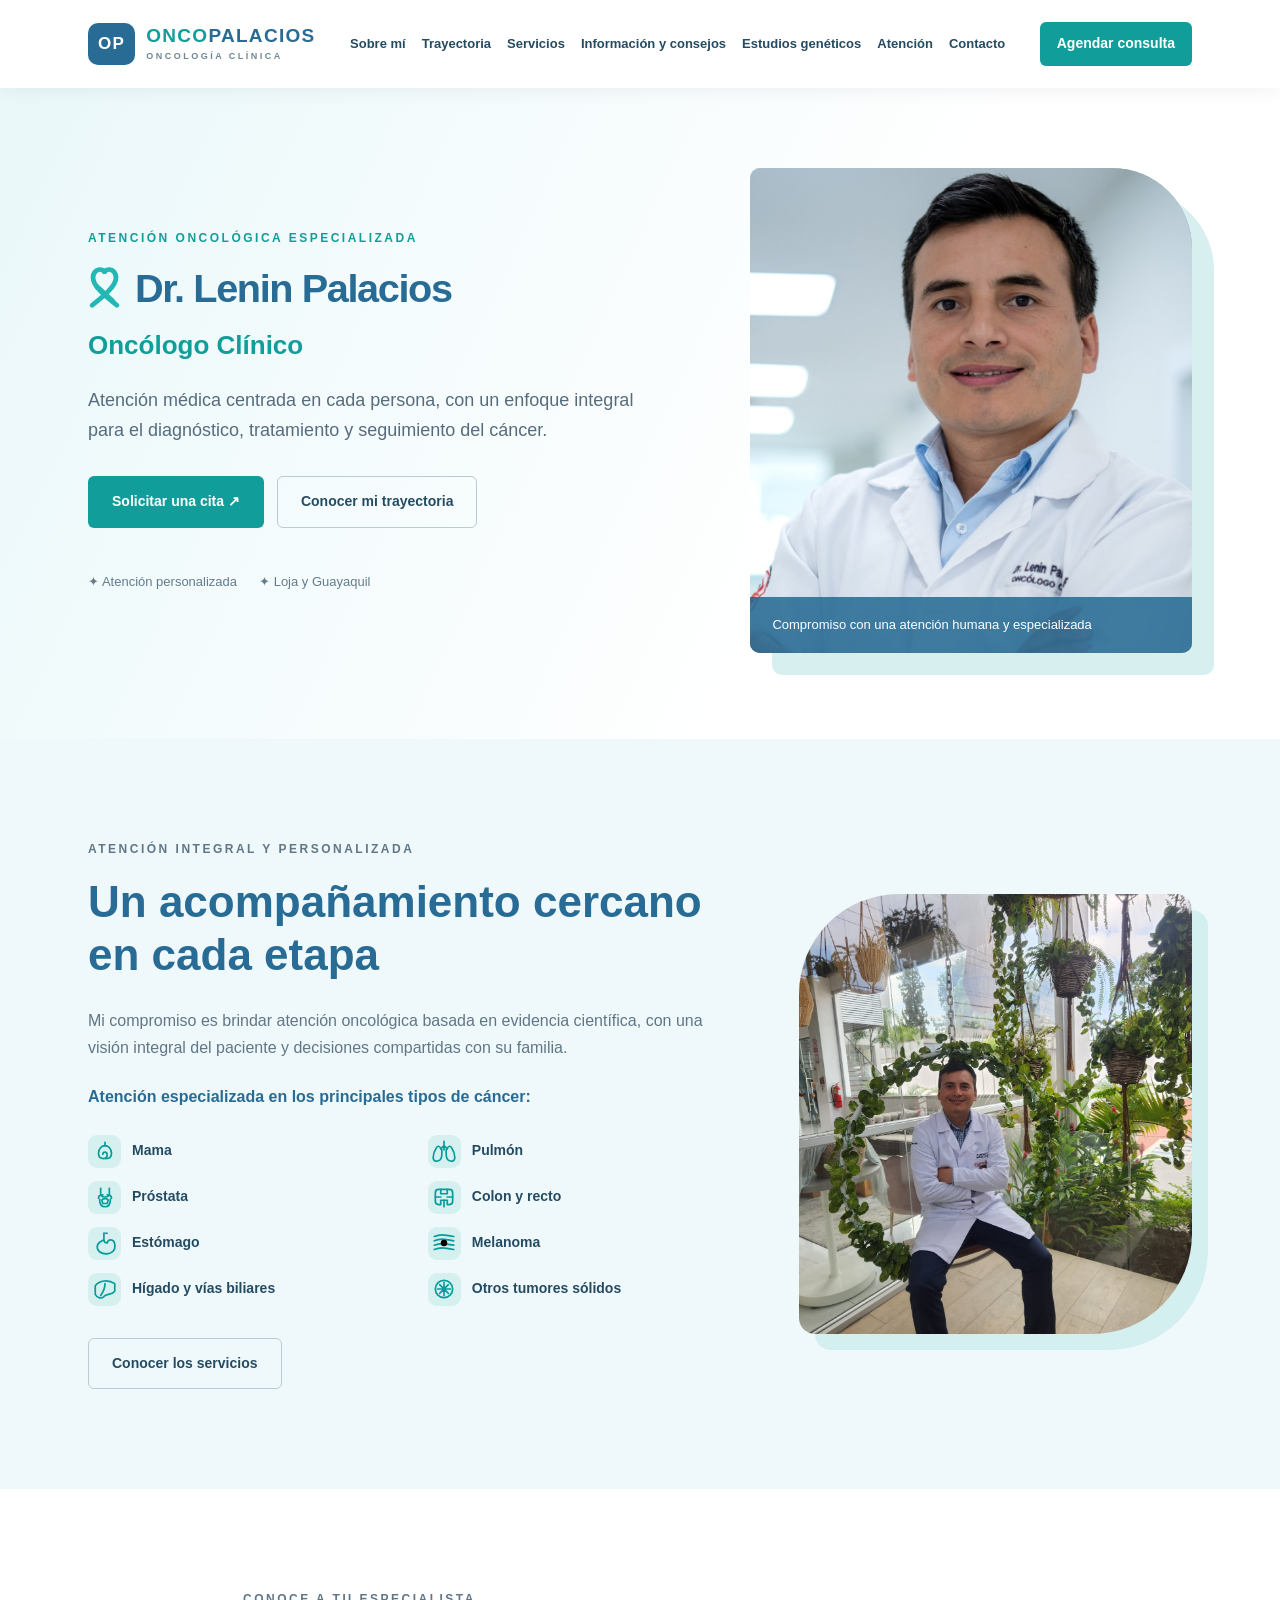
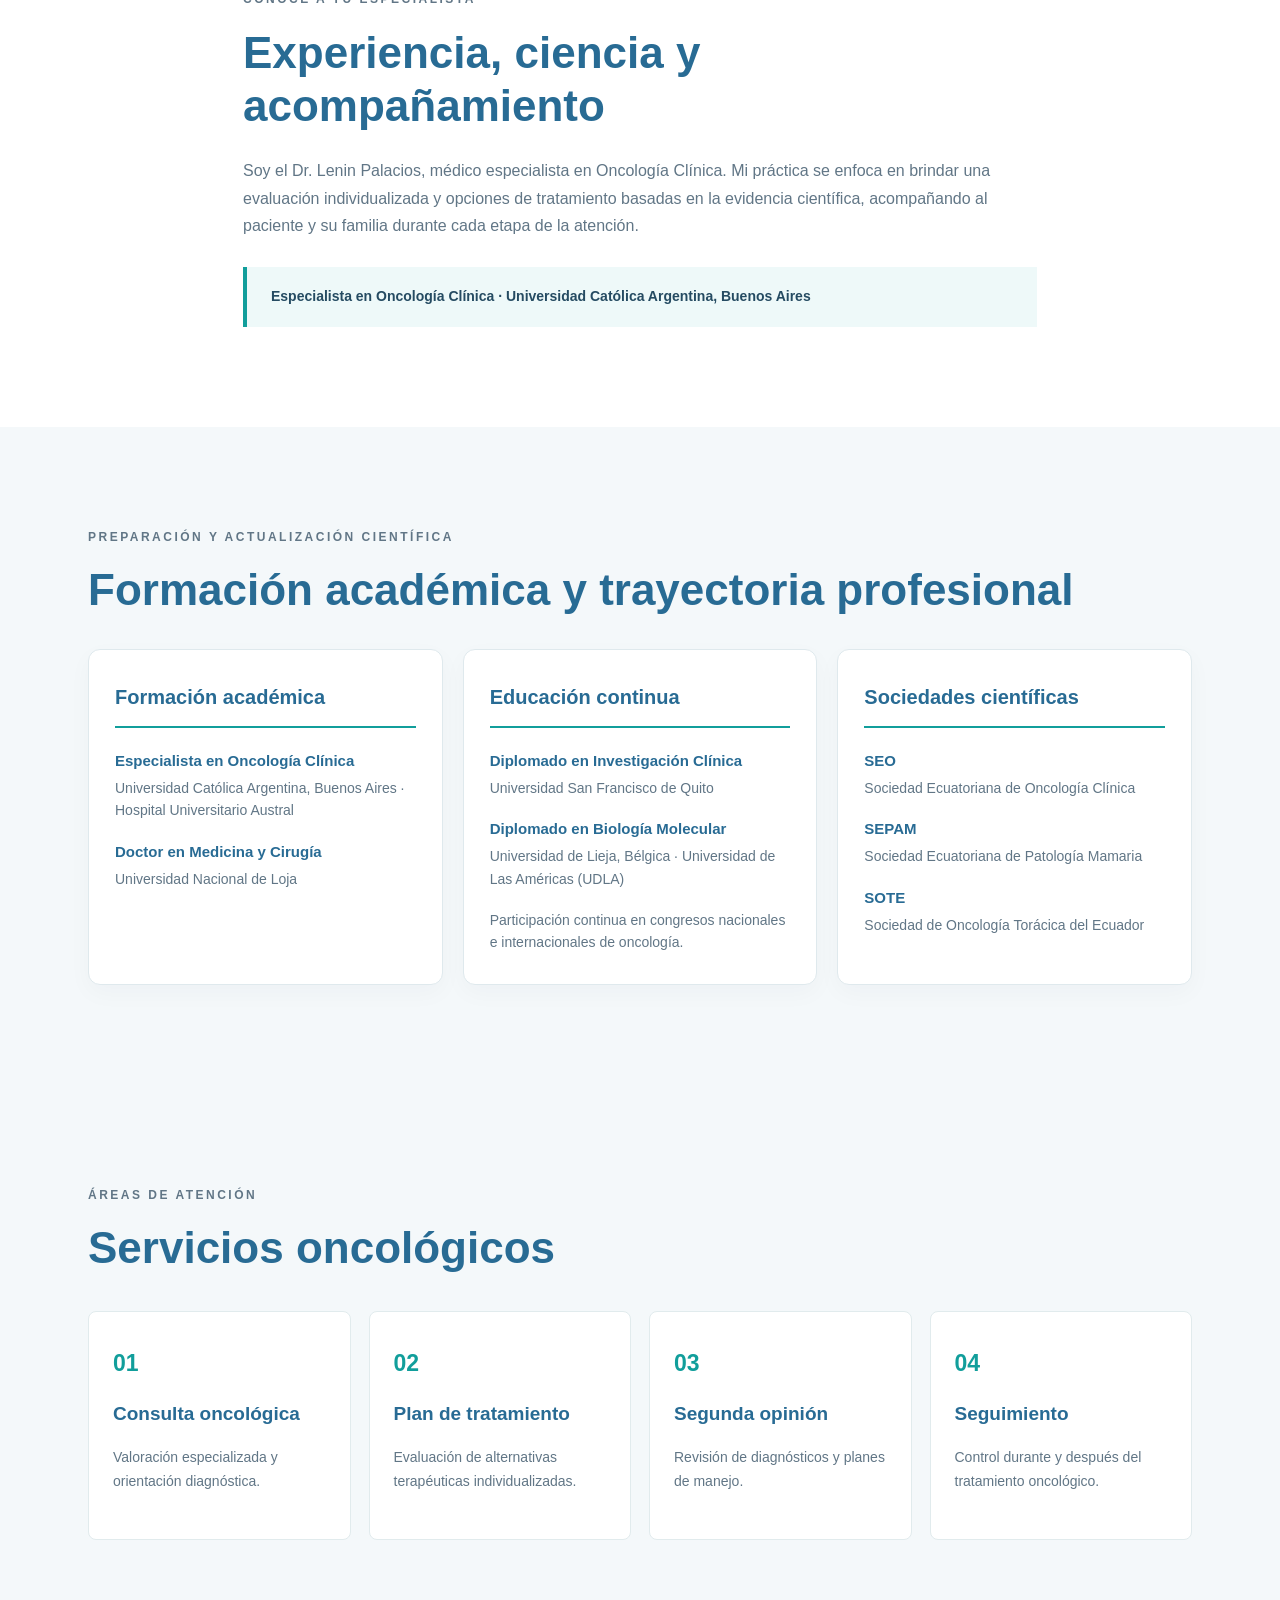
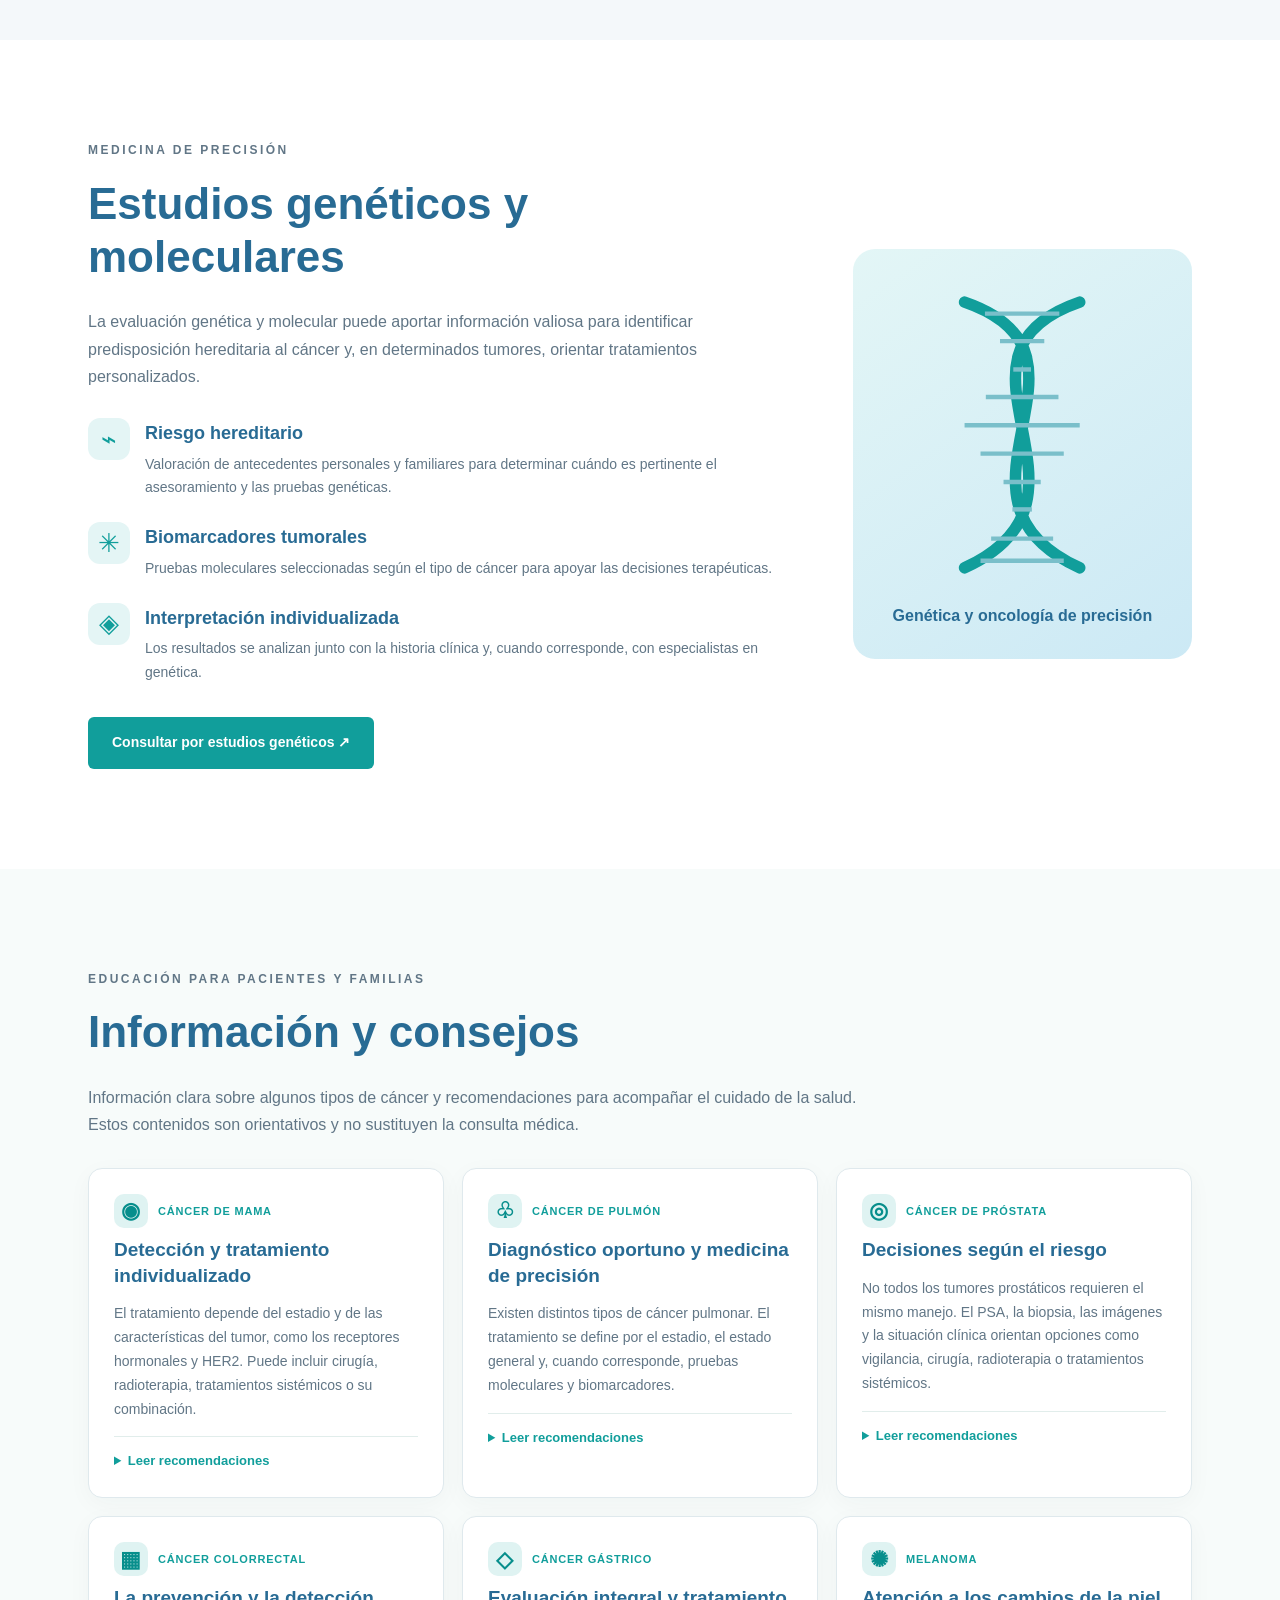
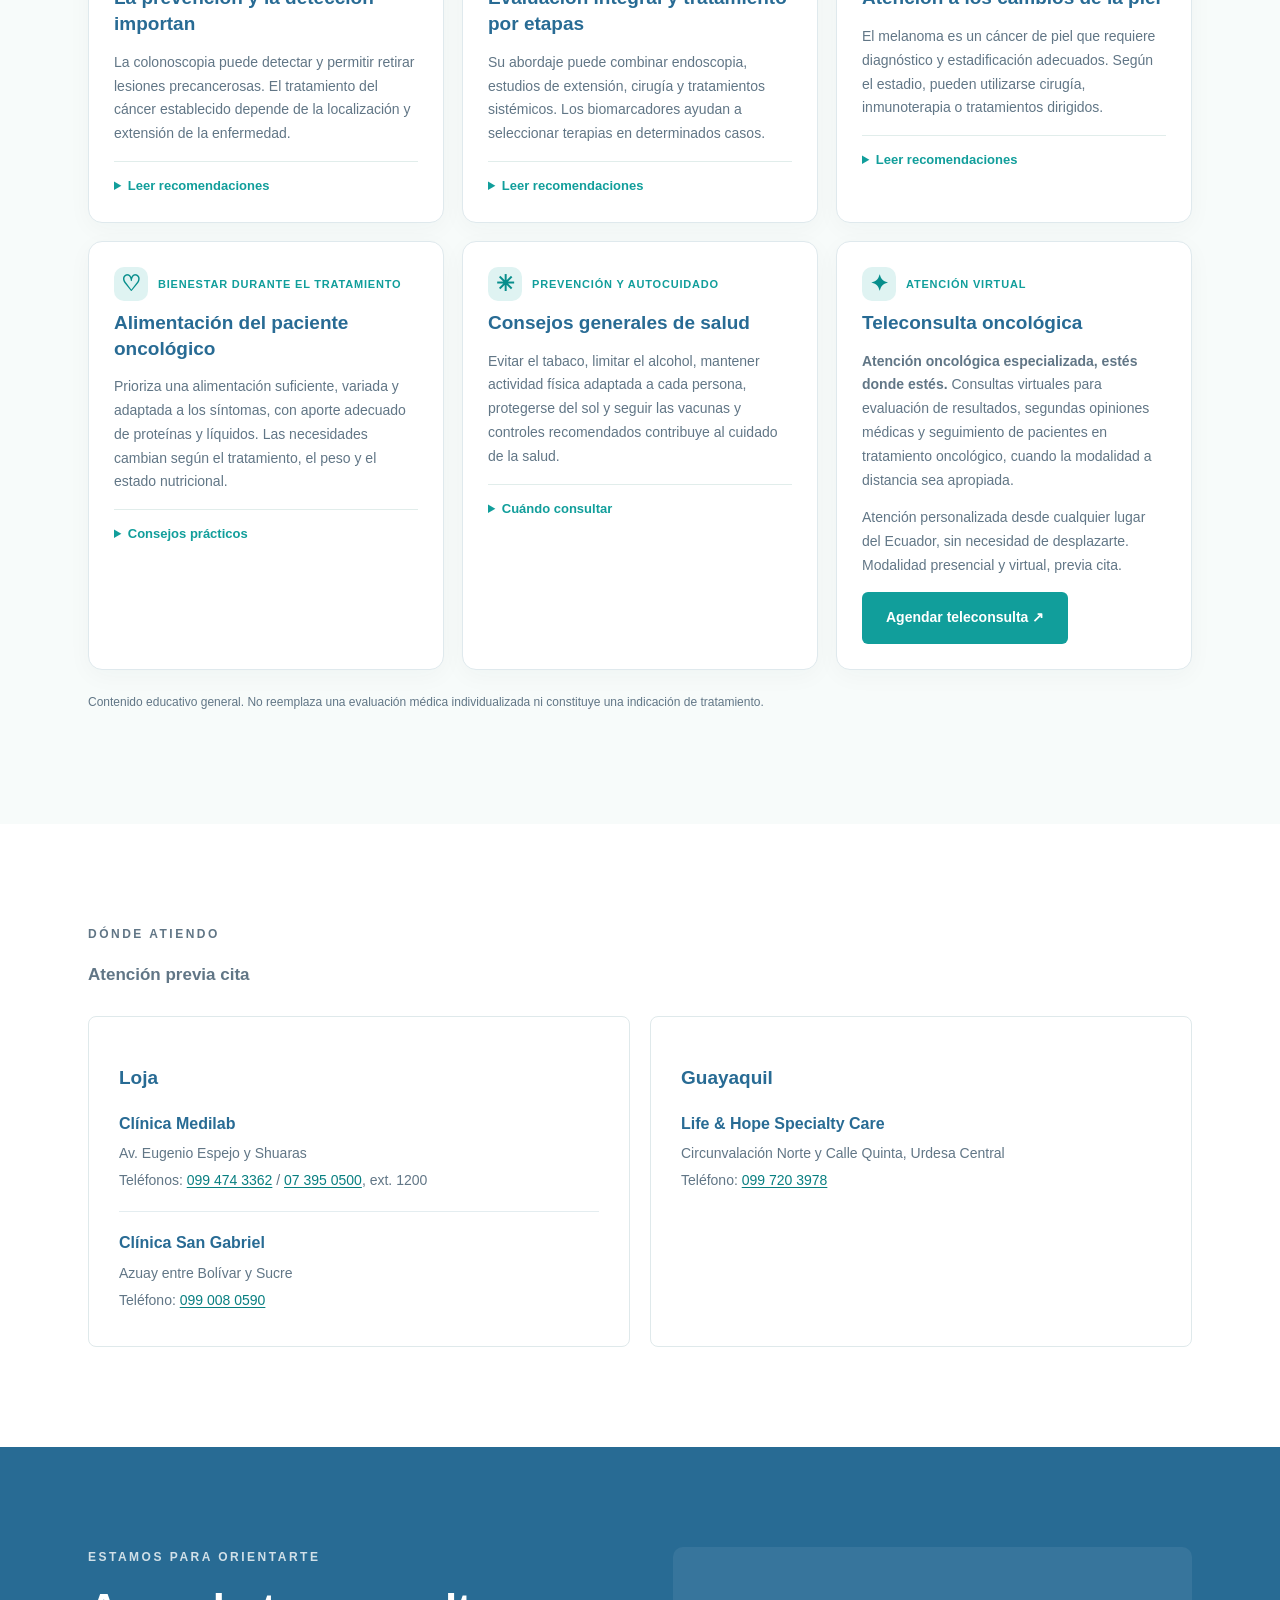
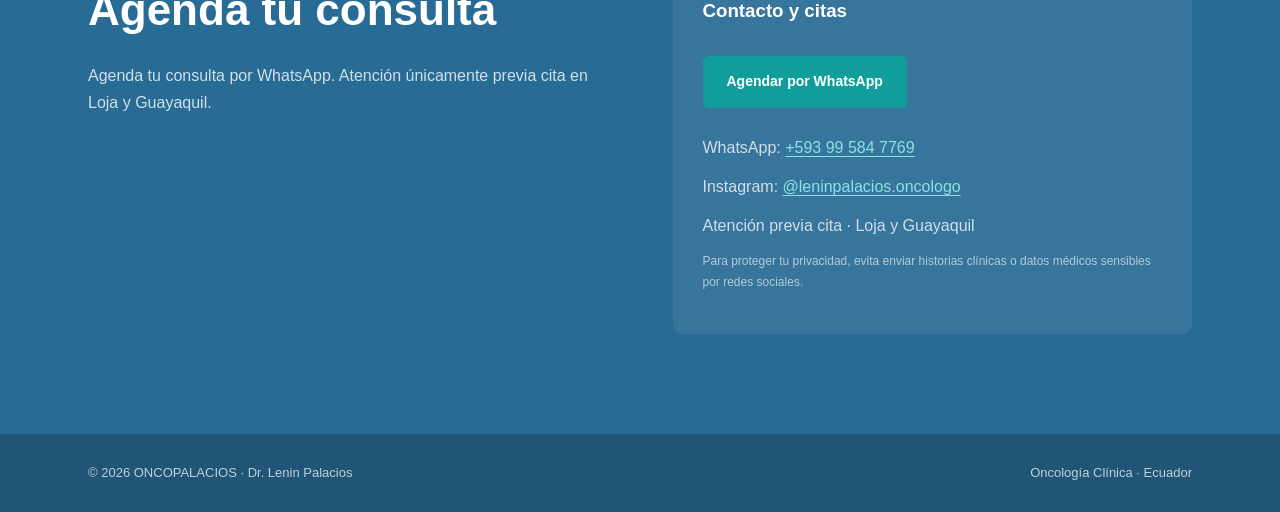
==== index.html.html @ bca69cf9 "Add files via upload" ====
<!DOCTYPE html>

<html lang="es">
<head>
<meta charset="utf-8"/><meta content="width=device-width,initial-scale=1" name="viewport"/>
<meta content="Dr. Lenin Palacios, oncólogo clínico. Atención especializada en diagnóstico, tratamiento y seguimiento del cáncer en Loja y Guayaquil, Ecuador." name="description"/>
<title>Dr. Lenin Palacios | Oncólogo Clínico — ONCOPALACIOS</title>
<link href="styles.css" rel="stylesheet"/>
</head>
<body>
<header class="site-header"><div class="wrap nav"><a class="brand" href="#inicio"><span class="brand-mark">OP</span><span><span class="green">ONCO</span><span class="blue">PALACIOS</span><small>ONCOLOGÍA CLÍNICA</small></span></a><nav aria-label="Navegación principal"><a href="#perfil">Sobre mí</a><a href="#trayectoria">Trayectoria</a><a href="#servicios">Servicios</a><a href="#informacion">Información y consejos</a><a href="#genetica">Estudios genéticos</a><a href="#ubicaciones">Atención</a><a href="#contacto">Contacto</a></nav><a class="btn btn-small" href="https://wa.me/593995847769?text=Hola%2C%20deseo%20agendar%20una%20consulta%20oncol%C3%B3gica." rel="noopener noreferrer" target="_blank">Agendar consulta</a></div></header>
<main>
<section class="hero" id="inicio"><div class="wrap hero-grid"><div class="hero-copy"><p class="eyebrow">ATENCIÓN ONCOLÓGICA ESPECIALIZADA</p><h1><span aria-hidden="true" class="hero-ribbon"><svg viewbox="0 0 48 64" xmlns="http://www.w3.org/2000/svg"><path d="M25 8C12 -1 3 13 10 26c7 13 24 24 32 31M23 8C36 -1 45 13 38 26 31 39 14 50 6 57" fill="none" stroke="currentColor" stroke-linecap="round" stroke-width="7"></path><path d="M13 30l23 21" stroke="currentColor" stroke-linecap="round" stroke-width="7"></path></svg></span>Dr. Lenin Palacios</h1><p class="role">Oncólogo Clínico</p><p class="lead">Atención médica centrada en cada persona, con un enfoque integral para el diagnóstico, tratamiento y seguimiento del cáncer.</p><div class="actions"><a class="btn" href="https://wa.me/593995847769?text=Hola%2C%20deseo%20agendar%20una%20consulta%20oncol%C3%B3gica." rel="noopener noreferrer" target="_blank">Solicitar una cita <span aria-hidden="true">↗</span></a><a class="btn-outline" href="#perfil">Conocer mi trayectoria</a></div><div class="hero-meta"><span>✦ Atención personalizada</span><span>✦ Loja y Guayaquil</span></div></div><div class="portrait-card"><img alt="Fotografía profesional del Dr. Lenin Palacios" onerror="this.style.display='none';this.nextElementSibling.style.display='flex'" src="assets/foto-doctor.jpg"/><div class="portrait-placeholder">Tu fotografía profesional<br/><small>Guárdala como assets/foto-doctor.jpg</small></div><div class="portrait-caption">Compromiso con una atención humana y especializada</div></div></div></section><section class="section specialty-band" id="especialidades"><div class="wrap specialty-layout"><div class="specialty-copy"><p class="eyebrow">ATENCIÓN INTEGRAL Y PERSONALIZADA</p><h2>Un acompañamiento cercano en cada etapa</h2><p>Mi compromiso es brindar atención oncológica basada en evidencia científica, con una visión integral del paciente y decisiones compartidas con su familia.</p><p class="specialty-intro">Atención especializada en los principales tipos de cáncer:</p><div class="cancer-list"><a href="#informacion"><span><img src="assets/icono-mama.svg" alt="" aria-hidden="true" /></span>Mama</a><a href="#informacion"><span><img src="assets/icono-pulmon.svg" alt="" aria-hidden="true" /></span>Pulmón</a><a href="#informacion"><span><img src="assets/icono-prostata.svg" alt="" aria-hidden="true" /></span>Próstata</a><a href="#informacion"><span><img src="assets/icono-colon.svg" alt="" aria-hidden="true" /></span>Colon y recto</a><a href="#informacion"><span><img src="assets/icono-estomago.svg" alt="" aria-hidden="true" /></span>Estómago</a><a href="#informacion"><span><img src="assets/icono-melanoma.svg" alt="" aria-hidden="true" /></span>Melanoma</a><a href="#informacion"><span><img src="assets/icono-higado.svg" alt="" aria-hidden="true" /></span>Hígado y vías biliares</a><a href="#informacion"><span><img src="assets/icono-otros.svg" alt="" aria-hidden="true" /></span>Otros tumores sólidos</a></div><a class="btn-outline" href="#servicios">Conocer los servicios</a></div><div class="specialty-photo"><img alt="Dr. Lenin Palacios en un entorno clínico con vegetación" loading="lazy" src="assets/foto-acompanamiento.jpg"/></div></div></section>
<section class="section" id="perfil"><div class="wrap narrow"><p class="eyebrow">CONOCE A TU ESPECIALISTA</p><h2>Experiencia, <span class="accent-green">ciencia y acompañamiento</span></h2><p>Soy el Dr. Lenin Palacios, médico especialista en Oncología Clínica. Mi práctica se enfoca en brindar una evaluación individualizada y opciones de tratamiento basadas en la evidencia científica, acompañando al paciente y su familia durante cada etapa de la atención.</p><div class="credential">Especialista en Oncología Clínica · Universidad Católica Argentina, Buenos Aires</div></div></section>
<section class="section soft" id="trayectoria"><div class="wrap"><p class="eyebrow">PREPARACIÓN Y ACTUALIZACIÓN CIENTÍFICA</p><h2>Formación <span class="accent-green">académica y trayectoria profesional</span></h2><div class="trajectory-grid"><article class="trajectory-card"><h3>Formación académica</h3><div class="trajectory-item"><strong>Especialista en Oncología Clínica</strong><p>Universidad Católica Argentina, Buenos Aires · Hospital Universitario Austral</p></div><div class="trajectory-item"><strong>Doctor en Medicina y Cirugía</strong><p>Universidad Nacional de Loja</p></div></article><article class="trajectory-card"><h3>Educación continua</h3><div class="trajectory-item"><strong>Diplomado en Investigación Clínica</strong><p>Universidad San Francisco de Quito</p></div><div class="trajectory-item"><strong>Diplomado en Biología Molecular</strong><p>Universidad de Lieja, Bélgica · Universidad de Las Américas (UDLA)</p></div><div class="trajectory-item"><p>Participación continua en congresos nacionales e internacionales de oncología.</p></div></article><article class="trajectory-card"><h3>Sociedades científicas</h3><div class="trajectory-item"><strong>SEO</strong><p>Sociedad Ecuatoriana de Oncología Clínica</p></div><div class="trajectory-item"><strong>SEPAM</strong><p>Sociedad Ecuatoriana de Patología Mamaria</p></div><div class="trajectory-item"><strong>SOTE</strong><p>Sociedad de Oncología Torácica del Ecuador</p></div></article></div></div></section>
<section class="section soft" id="servicios"><div class="wrap"><p class="eyebrow">ÁREAS DE ATENCIÓN</p><h2>Servicios <span class="accent-green">oncológicos</span></h2><div class="cards"><article class="service"><div class="service-icon">01</div><h3>Consulta oncológica</h3><p>Valoración especializada y orientación diagnóstica.</p></article><article class="service"><div class="service-icon">02</div><h3>Plan de tratamiento</h3><p>Evaluación de alternativas terapéuticas individualizadas.</p></article><article class="service"><div class="service-icon">03</div><h3>Segunda opinión</h3><p>Revisión de diagnósticos y planes de manejo.</p></article><article class="service"><div class="service-icon">04</div><h3>Seguimiento</h3><p>Control durante y después del tratamiento oncológico.</p></article></div></div></section>
<section class="section genetics" id="genetica"><div class="wrap genetics-layout"><div><p class="eyebrow">MEDICINA DE PRECISIÓN</p><h2>Estudios <span class="accent-green">genéticos y moleculares</span></h2><p>La evaluación genética y molecular puede aportar información valiosa para identificar predisposición hereditaria al cáncer y, en determinados tumores, orientar tratamientos personalizados.</p><div class="genetics-points"><article><span class="genetics-symbol">⌁</span><div><h3>Riesgo hereditario</h3><p>Valoración de antecedentes personales y familiares para determinar cuándo es pertinente el asesoramiento y las pruebas genéticas.</p></div></article><article><span class="genetics-symbol">✳</span><div><h3>Biomarcadores tumorales</h3><p>Pruebas moleculares seleccionadas según el tipo de cáncer para apoyar las decisiones terapéuticas.</p></div></article><article><span class="genetics-symbol">◈</span><div><h3>Interpretación individualizada</h3><p>Los resultados se analizan junto con la historia clínica y, cuando corresponde, con especialistas en genética.</p></div></article></div><a class="btn" href="https://wa.me/593995847769?text=Hola%2C%20deseo%20informaci%C3%B3n%20sobre%20valoraci%C3%B3n%20gen%C3%A9tica%20oncol%C3%B3gica." rel="noopener noreferrer" target="_blank">Consultar por estudios genéticos ↗</a></div><div aria-hidden="true" class="genetics-art"><svg viewbox="0 0 260 350" xmlns="http://www.w3.org/2000/svg"><path d="M65 25 C240 85 20 245 195 325 M195 25 C20 85 240 245 65 325" fill="none" stroke="#119e9b" stroke-linecap="round" stroke-width="13"></path><g stroke="#7abfca" stroke-width="5"><path d="M88 38H172"></path><path d="M105 69H155"></path><path d="M120 101H140"></path><path d="M89 132H171"></path><path d="M65 164H195"></path><path d="M83 196H177"></path><path d="M109 228H151"></path><path d="M119 259H141"></path><path d="M95 292H165"></path><path d="M83 317H177"></path></g></svg><span>Genética y oncología de precisión</span></div></div></section><section class="section resources" id="informacion"><div class="wrap"><p class="eyebrow">EDUCACIÓN PARA PACIENTES Y FAMILIAS</p><h2>Información y <span class="accent-green">consejos</span></h2><p class="section-intro">Información clara sobre algunos tipos de cáncer y recomendaciones para acompañar el cuidado de la salud. Estos contenidos son orientativos y no sustituyen la consulta médica.</p>
<div class="resource-grid">
<article class="resource-card"><span class="resource-label"><span aria-hidden="true" class="cancer-icon">◉</span>Cáncer de mama</span><h3>Detección y tratamiento individualizado</h3><p>El tratamiento depende del estadio y de las características del tumor, como los receptores hormonales y HER2. Puede incluir cirugía, radioterapia, tratamientos sistémicos o su combinación.</p><details><summary>Leer recomendaciones</summary><p>Consulta ante cambios persistentes en la mama o el pezón. La edad y frecuencia de los estudios de detección deben individualizarse según los antecedentes y el riesgo.</p></details></article>
<article class="resource-card"><span class="resource-label"><span aria-hidden="true" class="cancer-icon">♧</span>Cáncer de pulmón</span><h3>Diagnóstico oportuno y medicina de precisión</h3><p>Existen distintos tipos de cáncer pulmonar. El tratamiento se define por el estadio, el estado general y, cuando corresponde, pruebas moleculares y biomarcadores.</p><details><summary>Leer recomendaciones</summary><p>Evitar el tabaco es una medida fundamental. Personas con alto riesgo pueden beneficiarse de programas de detección con tomografía de baja dosis, según criterios médicos.</p></details></article>
<article class="resource-card"><span class="resource-label"><span aria-hidden="true" class="cancer-icon">◎</span>Cáncer de próstata</span><h3>Decisiones según el riesgo</h3><p>No todos los tumores prostáticos requieren el mismo manejo. El PSA, la biopsia, las imágenes y la situación clínica orientan opciones como vigilancia, cirugía, radioterapia o tratamientos sistémicos.</p><details><summary>Leer recomendaciones</summary><p>La decisión sobre pruebas de detección debe conversarse con el médico, considerando edad, antecedentes familiares y preferencias del paciente.</p></details></article>
<article class="resource-card"><span class="resource-label"><span aria-hidden="true" class="cancer-icon">▦</span>Cáncer colorrectal</span><h3>La prevención y la detección importan</h3><p>La colonoscopia puede detectar y permitir retirar lesiones precancerosas. El tratamiento del cáncer establecido depende de la localización y extensión de la enfermedad.</p><details><summary>Leer recomendaciones</summary><p>Consulta ante sangre en las heces, anemia sin explicación o cambios persistentes del hábito intestinal. La edad de inicio del tamizaje depende del riesgo individual.</p></details></article>
<article class="resource-card"><span class="resource-label"><span aria-hidden="true" class="cancer-icon">◇</span>Cáncer gástrico</span><h3>Evaluación integral y tratamiento por etapas</h3><p>Su abordaje puede combinar endoscopia, estudios de extensión, cirugía y tratamientos sistémicos. Los biomarcadores ayudan a seleccionar terapias en determinados casos.</p><details><summary>Leer recomendaciones</summary><p>Los síntomas persistentes, la pérdida involuntaria de peso o el sangrado digestivo requieren valoración. La infección por <em>Helicobacter pylori</em> es un factor de riesgo modificable.</p></details></article>
<article class="resource-card"><span class="resource-label"><span aria-hidden="true" class="cancer-icon">✺</span>Melanoma</span><h3>Atención a los cambios de la piel</h3><p>El melanoma es un cáncer de piel que requiere diagnóstico y estadificación adecuados. Según el estadio, pueden utilizarse cirugía, inmunoterapia o tratamientos dirigidos.</p><details><summary>Leer recomendaciones</summary><p>Protege tu piel de la radiación ultravioleta y consulta por lunares nuevos o lesiones que cambian de forma, color, tamaño o sangran.</p></details></article>
<article class="resource-card resource-wide"><span class="resource-label"><span aria-hidden="true" class="cancer-icon">♡</span>Bienestar durante el tratamiento</span><h3>Alimentación del paciente oncológico</h3><p>Prioriza una alimentación suficiente, variada y adaptada a los síntomas, con aporte adecuado de proteínas y líquidos. Las necesidades cambian según el tratamiento, el peso y el estado nutricional.</p><details><summary>Consejos prácticos</summary><p>Si hay falta de apetito, pueden ayudar comidas pequeñas y frecuentes. Ante náuseas, dificultad para tragar o pérdida de peso, solicita valoración nutricional. Evita dietas restrictivas y suplementos sin indicación del equipo tratante.</p></details></article>
<article class="resource-card resource-wide"><span class="resource-label"><span aria-hidden="true" class="cancer-icon">✳</span>Prevención y autocuidado</span><h3>Consejos generales de salud</h3><p>Evitar el tabaco, limitar el alcohol, mantener actividad física adaptada a cada persona, protegerse del sol y seguir las vacunas y controles recomendados contribuye al cuidado de la salud.</p><details><summary>Cuándo consultar</summary><p>Durante un tratamiento oncológico, la fiebre, dificultad respiratoria, sangrado importante o deterioro rápido requieren valoración médica urgente. Consulta al equipo tratante sobre las indicaciones específicas de tu tratamiento.</p></details></article>
<article class="resource-card resource-wide" id="teleconsulta"><span class="resource-label"><span aria-hidden="true" class="cancer-icon">✦</span>Atención virtual</span><h3>Teleconsulta oncológica</h3><p><strong>Atención oncológica especializada, estés donde estés.</strong> Consultas virtuales para evaluación de resultados, segundas opiniones médicas y seguimiento de pacientes en tratamiento oncológico, cuando la modalidad a distancia sea apropiada.</p><p>Atención personalizada desde cualquier lugar del Ecuador, sin necesidad de desplazarte. Modalidad presencial y virtual, previa cita.</p><a class="btn" href="https://wa.me/593995847769?text=Hola%2C%20deseo%20agendar%20una%20teleconsulta%20oncol%C3%B3gica." rel="noopener noreferrer" target="_blank" aria-label="Agendar teleconsulta oncológica por WhatsApp">Agendar teleconsulta ↗</a></article>
</div><p class="resources-note">Contenido educativo general. No reemplaza una evaluación médica individualizada ni constituye una indicación de tratamiento.</p></div></section><section class="section" id="ubicaciones"><div class="wrap"><p class="eyebrow">DÓNDE ATIENDO</p><p class="location-appointment">Atención previa cita</p><div class="locations"><div><h3>Loja</h3>
<div class="clinic"><h4>Clínica Medilab</h4><p>Av. Eugenio Espejo y Shuaras</p><p>Teléfonos: <a href="tel:+593994743362">099 474 3362</a> / <a href="tel:+59373950500">07 395 0500</a>, ext. 1200</p></div>
<div class="clinic"><h4>Clínica San Gabriel</h4><p>Azuay entre Bolívar y Sucre</p><p>Teléfono: <a href="tel:+593990080590">099 008 0590</a></p></div>
</div><div><h3>Guayaquil</h3><div class="clinic"><h4>Life &amp; Hope Specialty Care</h4><p>Circunvalación Norte y Calle Quinta, Urdesa Central</p><p>Teléfono: <a href="tel:+593997203978">099 720 3978</a></p></div></div></div></div></section>
<section class="section contact" id="contacto"><div class="wrap contact-grid"><div><p class="eyebrow light">ESTAMOS PARA ORIENTARTE</p><h2>Agenda tu consulta</h2><p>Agenda tu consulta por WhatsApp. Atención únicamente previa cita en Loja y Guayaquil.</p></div><div class="contact-panel"><h3>Contacto y citas</h3><a class="btn" href="https://wa.me/593995847769?text=Hola%2C%20deseo%20agendar%20una%20consulta%20oncol%C3%B3gica." rel="noopener noreferrer" target="_blank">Agendar por WhatsApp</a><p>WhatsApp: <a href="https://wa.me/593995847769" rel="noopener noreferrer" target="_blank">+593 99 584 7769</a></p><p>Instagram: <a href="https://www.instagram.com/leninpalacios.oncologo/" rel="noopener noreferrer" target="_blank">@leninpalacios.oncologo</a></p><p>Atención previa cita · Loja y Guayaquil</p><p class="fine">Para proteger tu privacidad, evita enviar historias clínicas o datos médicos sensibles por redes sociales.</p></div></div></section>
</main>
<footer><div class="wrap footer-row"><span>© <span id="year"></span> ONCOPALACIOS · Dr. Lenin Palacios</span><span>Oncología Clínica · Ecuador</span></div></footer>
<script>document.getElementById('year').textContent=new Date().getFullYear()</script>
</body></html>
---- styles.css ----
:root{--navy:#102b46;--navy2:#183f59;--teal:#0b9c9b;--ink:#1c3244;--muted:#627889;--pale:#eef7f7;--white:#fff}*{box-sizing:border-box}html{scroll-behavior:smooth}body{margin:0;color:var(--ink);font:16px/1.7 'Segoe UI',Arial,sans-serif;background:#fff}a{text-decoration:none;color:inherit}.wrap{max-width:1160px;padding:0 28px;margin:auto}.site-header{background:white;position:sticky;top:0;z-index:5;box-shadow:0 2px 18px #102b4610}.nav{height:88px;display:flex;align-items:center;justify-content:space-between;gap:24px}.brand{display:flex;align-items:center;gap:11px;font-size:19px;letter-spacing:1.3px;font-weight:800;line-height:1.1}.brand small{display:block;font-size:9px;letter-spacing:2.5px;margin-top:5px;color:#708796}.brand-mark{background:var(--navy);color:#fff;border-radius:10px;padding:12px 10px;font-size:17px}.teal{color:var(--teal)}nav{display:flex;gap:25px;font-size:14px;font-weight:600}nav a:hover{color:var(--teal)}.btn{display:inline-block;background:var(--teal);color:#fff;padding:14px 24px;border-radius:6px;font-weight:700;font-size:14px}.btn:hover{background:#087f80}.btn-small{padding:10px 17px}.btn-outline{display:inline-block;border:1px solid #bacbd3;padding:13px 23px;border-radius:6px;font-size:14px;font-weight:700}.hero{background:linear-gradient(125deg,#f2f9f9 0%,#fff 62%);padding:80px 0 86px}.hero-grid{display:grid;grid-template-columns:1.15fr .85fr;gap:65px;align-items:center}.eyebrow{font-size:12px;font-weight:800;letter-spacing:2.5px;color:var(--teal);margin:0 0 17px}.hero h1{font-size:clamp(52px,6vw,86px);line-height:1.06;letter-spacing:-3px;margin:0;color:var(--navy);font-weight:750}.role{font-size:26px;color:var(--teal);font-weight:600;margin:13px 0 18px}.lead{font-size:18px;color:#566c7d;max-width:560px}.actions{display:flex;gap:13px;flex-wrap:wrap;margin-top:30px}.hero-meta{display:flex;gap:22px;flex-wrap:wrap;margin-top:43px;font-size:13px;color:#647c8c}.portrait-card{position:relative;height:485px;border-radius:10px 80px 10px 10px;overflow:hidden;background:linear-gradient(145deg,#b4d8d9,#3d7185);box-shadow:22px 22px 0 #d7efee}.portrait-card img{width:100%;height:100%;object-fit:cover;object-position:center top}.portrait-placeholder{height:100%;display:none;align-items:center;justify-content:center;flex-direction:column;text-align:center;color:white;font-size:22px;font-weight:700;padding:25px}.portrait-placeholder small{font-size:12px;font-weight:400}.portrait-caption{position:absolute;bottom:0;left:0;right:0;padding:17px 22px;background:#102b46dd;color:white;font-size:13px}.section{padding:100px 0}.narrow{max-width:850px}.section h2{font-size:clamp(30px,3.5vw,44px);line-height:1.2;color:var(--navy);margin:0 0 25px}.section p{color:#617686}.credential{margin-top:28px;padding:18px 24px;background:var(--pale);border-left:4px solid var(--teal);font-weight:600;font-size:14px}.soft{background:#f4f8fa}.cards{display:grid;grid-template-columns:repeat(4,1fr);gap:18px;margin-top:36px}.service{background:white;padding:32px 24px;border:1px solid #e1ebed;border-radius:8px}.service-icon{color:var(--teal);font-size:23px;font-weight:800}.service h3,.locations h3{color:var(--navy);font-size:19px;line-height:1.3}.service p{font-size:14px}.locations{display:grid;grid-template-columns:1fr 1fr;gap:20px}.locations>div{border:1px solid #dfe9eb;padding:30px;border-radius:8px}.muted{font-size:13px}.contact{background:var(--navy);color:#fff}.contact-grid{display:grid;grid-template-columns:1fr 1fr;gap:65px}.contact h2,.contact h3{color:#fff}.contact p{color:#d1e0e8}.light{color:#7cdbd9}.contact-panel{background:#ffffff12;padding:30px;border-radius:10px}.contact .fine{font-size:12px;opacity:.8}footer{background:#0b2034;color:#bbd1db;padding:28px 0;font-size:13px}.footer-row{display:flex;justify-content:space-between;gap:20px}@media(max-width:850px){nav{display:none}.hero-grid,.contact-grid{grid-template-columns:1fr}.hero{padding:60px 0}.portrait-card{max-width:490px}.cards{grid-template-columns:repeat(2,1fr)}}@media(max-width:520px){.wrap{padding:0 20px}.nav{height:72px}.brand{font-size:14px}.nav>.btn{font-size:11px;padding:9px}.hero h1{letter-spacing:-1px}.portrait-card{height:380px}.cards,.locations{grid-template-columns:1fr}.section{padding:68px 0}.footer-row{flex-direction:column}}

.contact-panel a:not(.btn){color:#8ce2e2;text-decoration:underline;text-underline-offset:3px}.contact-panel .btn{display:inline-block;margin:10px 0 14px}.contact-panel p{margin:12px 0}

.trajectory-grid{display:grid;grid-template-columns:repeat(3,minmax(0,1fr));gap:20px;margin-top:32px}.trajectory-card{background:#fff;border:1px solid #dfe9ed;border-radius:12px;padding:30px 26px;box-shadow:0 8px 24px #102b4608}.trajectory-card h3{margin:0 0 22px;color:var(--navy);font-size:20px;border-bottom:2px solid var(--teal);padding-bottom:12px}.trajectory-item{margin:0 0 19px}.trajectory-item strong{color:var(--navy);font-size:15px;line-height:1.4;display:block}.trajectory-item p{font-size:14px;line-height:1.6;margin:6px 0 0}.trajectory-card .trajectory-item:last-child{margin-bottom:0}section[id]{scroll-margin-top:95px}@media(max-width:850px){.trajectory-grid{grid-template-columns:1fr}.trajectory-card{padding:25px}}
/* Biblioteca educativa conservada de la versión anterior */
.resource-grid{display:grid;grid-template-columns:repeat(3,minmax(0,1fr));gap:18px;margin-top:30px}
.resource-card{background:#fff;border:1px solid #dfe9ed;border-radius:14px;padding:25px;box-shadow:0 6px 24px #102b4609}
.resource-card h3{font-size:19px;line-height:1.35;color:var(--navy);margin:9px 0 12px}
.resource-card p{font-size:14px;line-height:1.7}
.resource-label{font-size:11px;font-weight:800;color:var(--teal);text-transform:uppercase;letter-spacing:1.2px}
.resource-card details{margin-top:15px;border-top:1px solid #e1edeb;padding-top:13px}
.resource-card summary{cursor:pointer;color:var(--teal);font-weight:700;font-size:13px}
.resource-card details p{margin-bottom:0}
.section-intro{max-width:800px}.resources{background:#f7fbfa}.resources-note{font-size:12px;margin-top:22px}
/* Navegación: un elemento adicional */
.nav{gap:14px}nav{gap:16px;font-size:13px}
/* ONCO turquesa y PALACIOS azul original */
.green{color:var(--teal)}.blue{color:var(--navy)}
.location-appointment{font-size:17px;color:var(--teal);font-weight:650;margin:0 0 26px}
.clinic{padding:0 0 15px;margin:0 0 17px;border-bottom:1px solid #e4edf0}
.clinic:last-child{border-bottom:0;margin-bottom:0;padding-bottom:0}
.clinic h4{font-size:16px;color:var(--navy);margin:0 0 5px}
.clinic p{margin:4px 0;font-size:14px;line-height:1.65}
.clinic a{color:#087f80;text-decoration:underline;text-underline-offset:2px}
@media(max-width:1100px){.resource-grid{grid-template-columns:repeat(2,minmax(0,1fr))}.nav{gap:9px}nav{gap:10px;font-size:12px}}
@media(max-width:850px){.resource-grid{grid-template-columns:1fr}}

/* Nombre principal compacto en una sola línea en escritorio */
@media (min-width: 851px) {
  .hero h1 { font-size: clamp(34px, 3.5vw, 48px); letter-spacing: -1.8px; white-space: nowrap; }
}
@media (max-width: 850px) {
  .hero h1 { font-size: clamp(32px, 6vw, 48px); letter-spacing: -1px; }
}

/* Ajustes de identidad solicitados: azul medio y turquesa */
:root{--navy:#286b94;--navy2:#327fa7;--teal:#119e9b;--ink:#254b62;--pale:#eef9f9}
.brand-mark{background:var(--navy)}.hero{background:linear-gradient(115deg,#eaf8fa,#fff 65%)}.hero h1{display:flex;align-items:center;gap:14px}.hero-ribbon{display:inline-flex;width:33px;height:44px;color:#25b7b4;flex-shrink:0}.hero-ribbon svg{width:100%;height:100%}.portrait-caption{background:#286b94dd}.contact{background:#286b94}footer{background:#205575}
.specialty-band{background:#eff9fb}.specialty-layout{display:grid;grid-template-columns:1.25fr .75fr;gap:55px;align-items:center}.specialty-copy h2{max-width:620px}.specialty-copy>p{max-width:650px}.specialty-intro{font-weight:700;color:var(--navy)!important;margin-top:22px}.cancer-list{display:grid;grid-template-columns:repeat(2,1fr);gap:13px 24px;margin:24px 0 32px}.cancer-list a{display:flex;align-items:center;gap:11px;font-weight:600;font-size:14px}.cancer-list a span{width:33px;height:33px;display:inline-flex;align-items:center;justify-content:center;background:#d5f0ef;color:var(--teal);border-radius:9px;font-size:20px}.specialty-photo{height:440px;border-radius:100px 16px 100px 16px;overflow:hidden;box-shadow:16px 16px 0 #d3eff0}.specialty-photo img{width:100%;height:100%;object-fit:cover;object-position:center top}.cancer-icon{display:inline-flex;align-items:center;justify-content:center;width:34px;height:34px;border-radius:10px;background:#dff3f2;color:#078e8c;font-size:22px;margin-right:10px;vertical-align:middle}.resource-label{display:flex;align-items:center;letter-spacing:.8px}.genetics{background:#fff}.genetics-layout{display:grid;grid-template-columns:1.35fr .65fr;gap:60px;align-items:center}.genetics-points{margin:28px 0}.genetics-points article{display:flex;gap:15px;margin:18px 0}.genetics-points h3{color:var(--navy);margin:0;font-size:18px}.genetics-points p{margin:4px 0;font-size:14px}.genetics-symbol{display:inline-flex;align-items:center;justify-content:center;width:42px;height:42px;flex-shrink:0;border-radius:12px;background:#e4f5f5;color:var(--teal);font-size:26px}.genetics-art{background:linear-gradient(145deg,#e3f6f6,#cce9f5);min-height:410px;border-radius:22px;display:flex;flex-direction:column;align-items:center;justify-content:center;gap:12px;color:var(--navy);font-weight:700;text-align:center;padding:20px}.genetics-art svg{height:310px;max-width:100%}
@media(min-width:851px){.hero h1{font-size:clamp(30px,3.1vw,43px);white-space:nowrap;letter-spacing:-1.4px}}
@media(max-width:1000px){.specialty-layout,.genetics-layout{grid-template-columns:1fr}.specialty-photo{max-width:420px}.genetics-art{max-width:480px}.nav{gap:8px}nav{gap:8px;font-size:11px}}
@media(max-width:520px){.hero h1{font-size:clamp(26px,6vw,37px);gap:8px}.hero-ribbon{width:25px;height:35px}.cancer-list{grid-template-columns:1fr 1fr;gap:10px}.cancer-list a{font-size:12px}.specialty-photo{height:360px}}

/* Iconografía anatómica y fotografía secundaria */
.cancer-list a span img{width:26px;height:26px;display:block;object-fit:contain}
.specialty-photo img{object-position:center 43%}
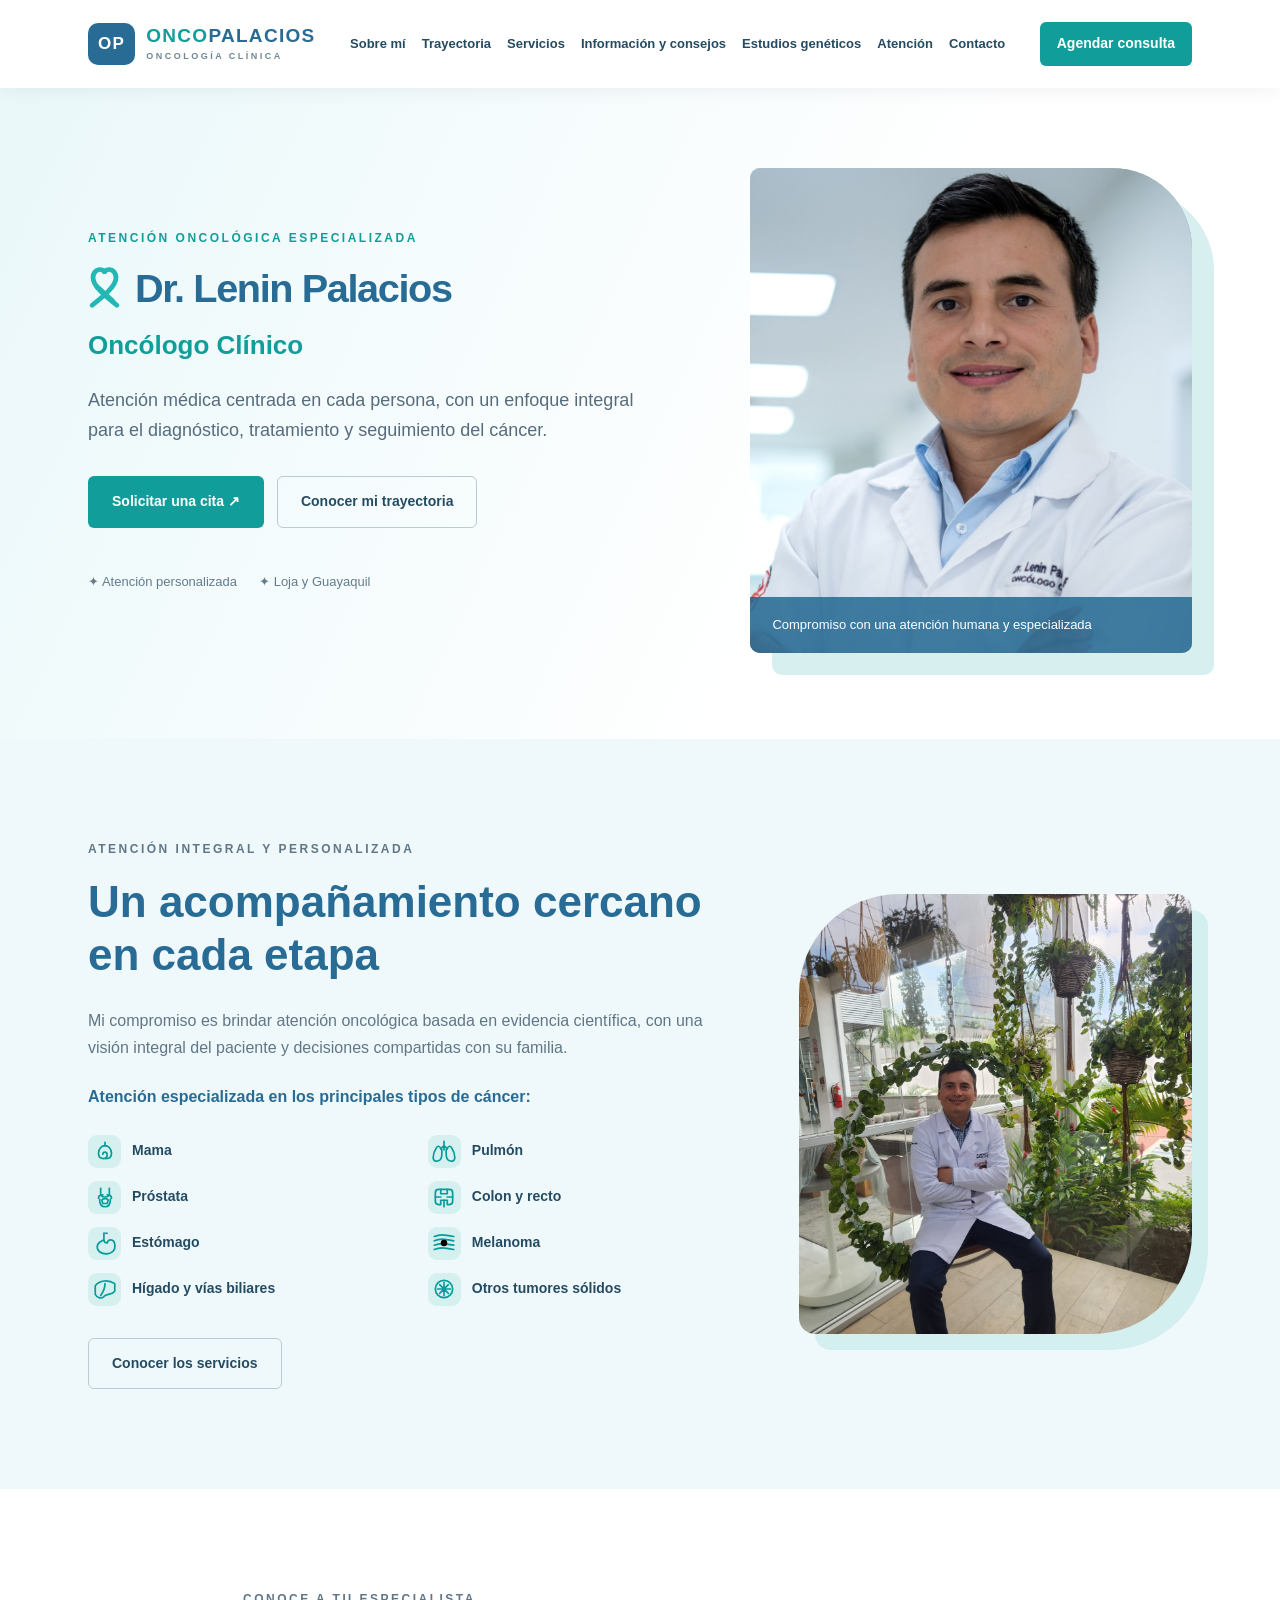
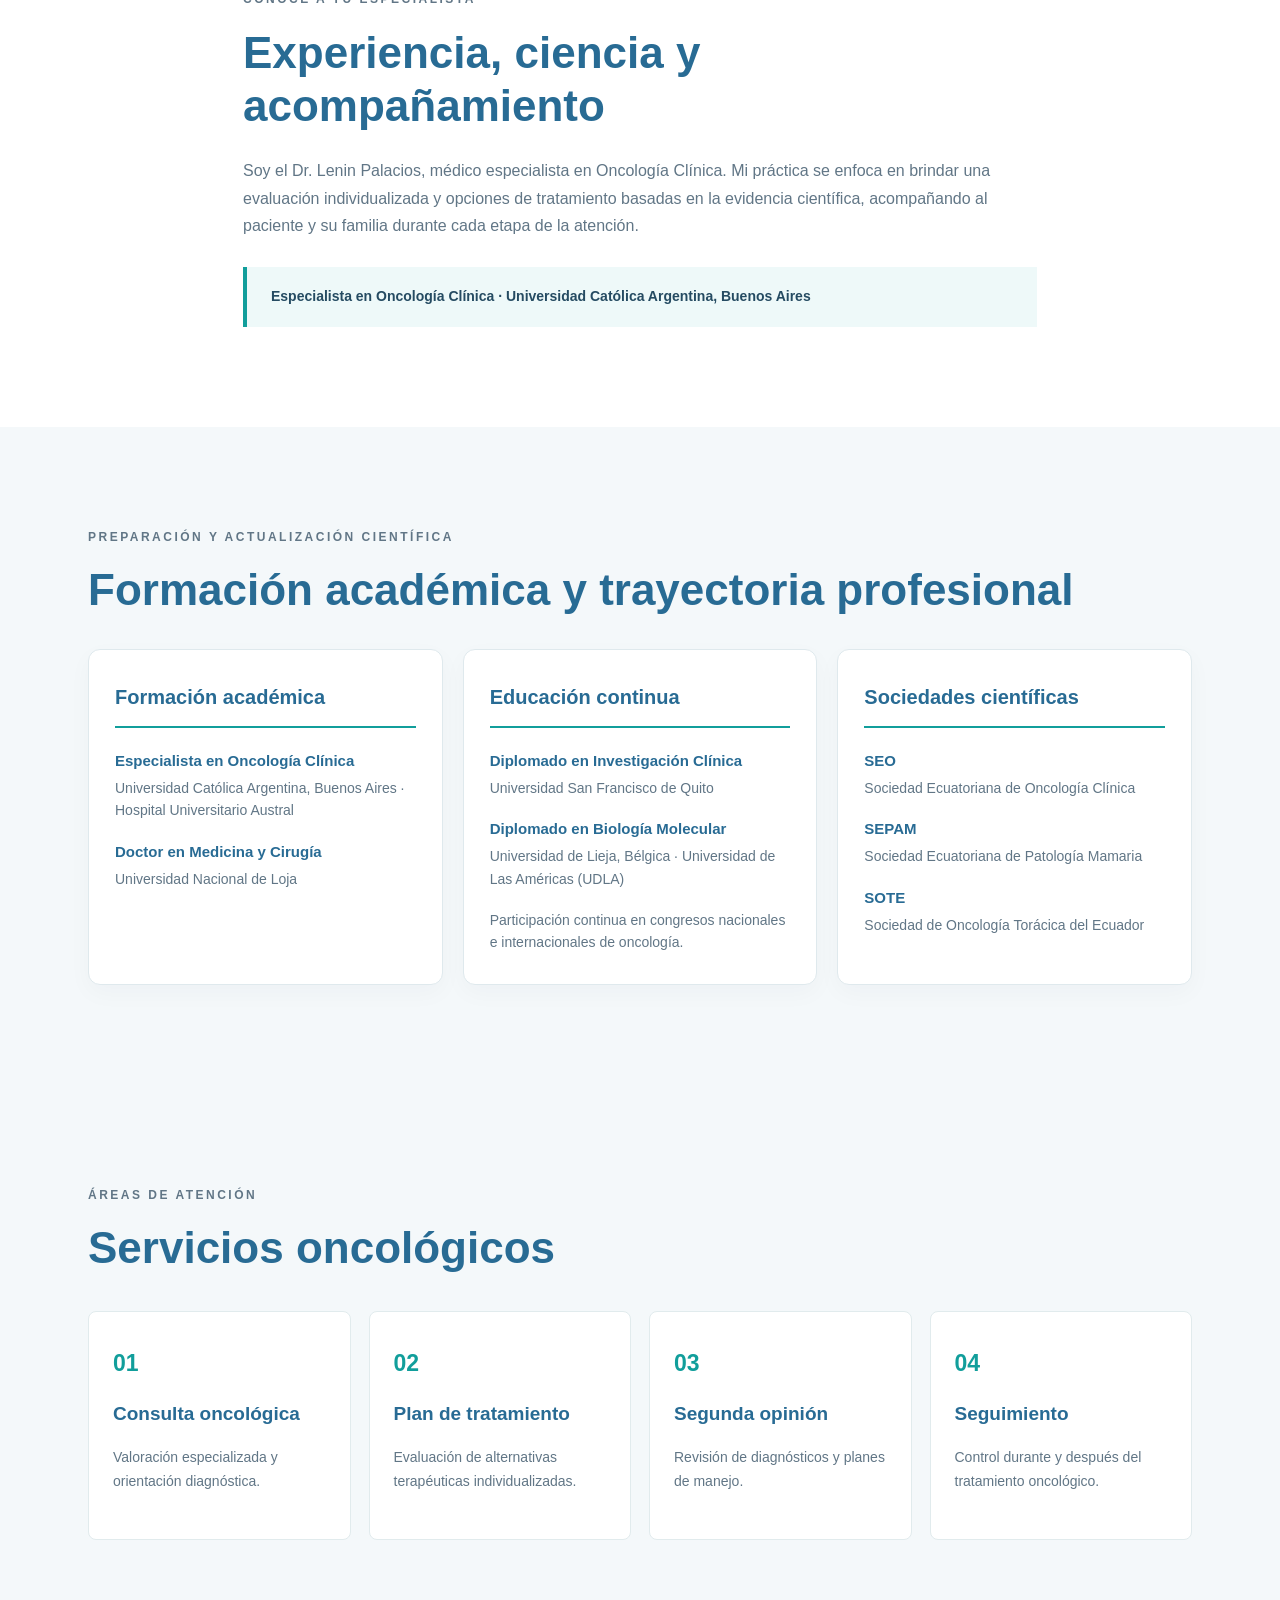
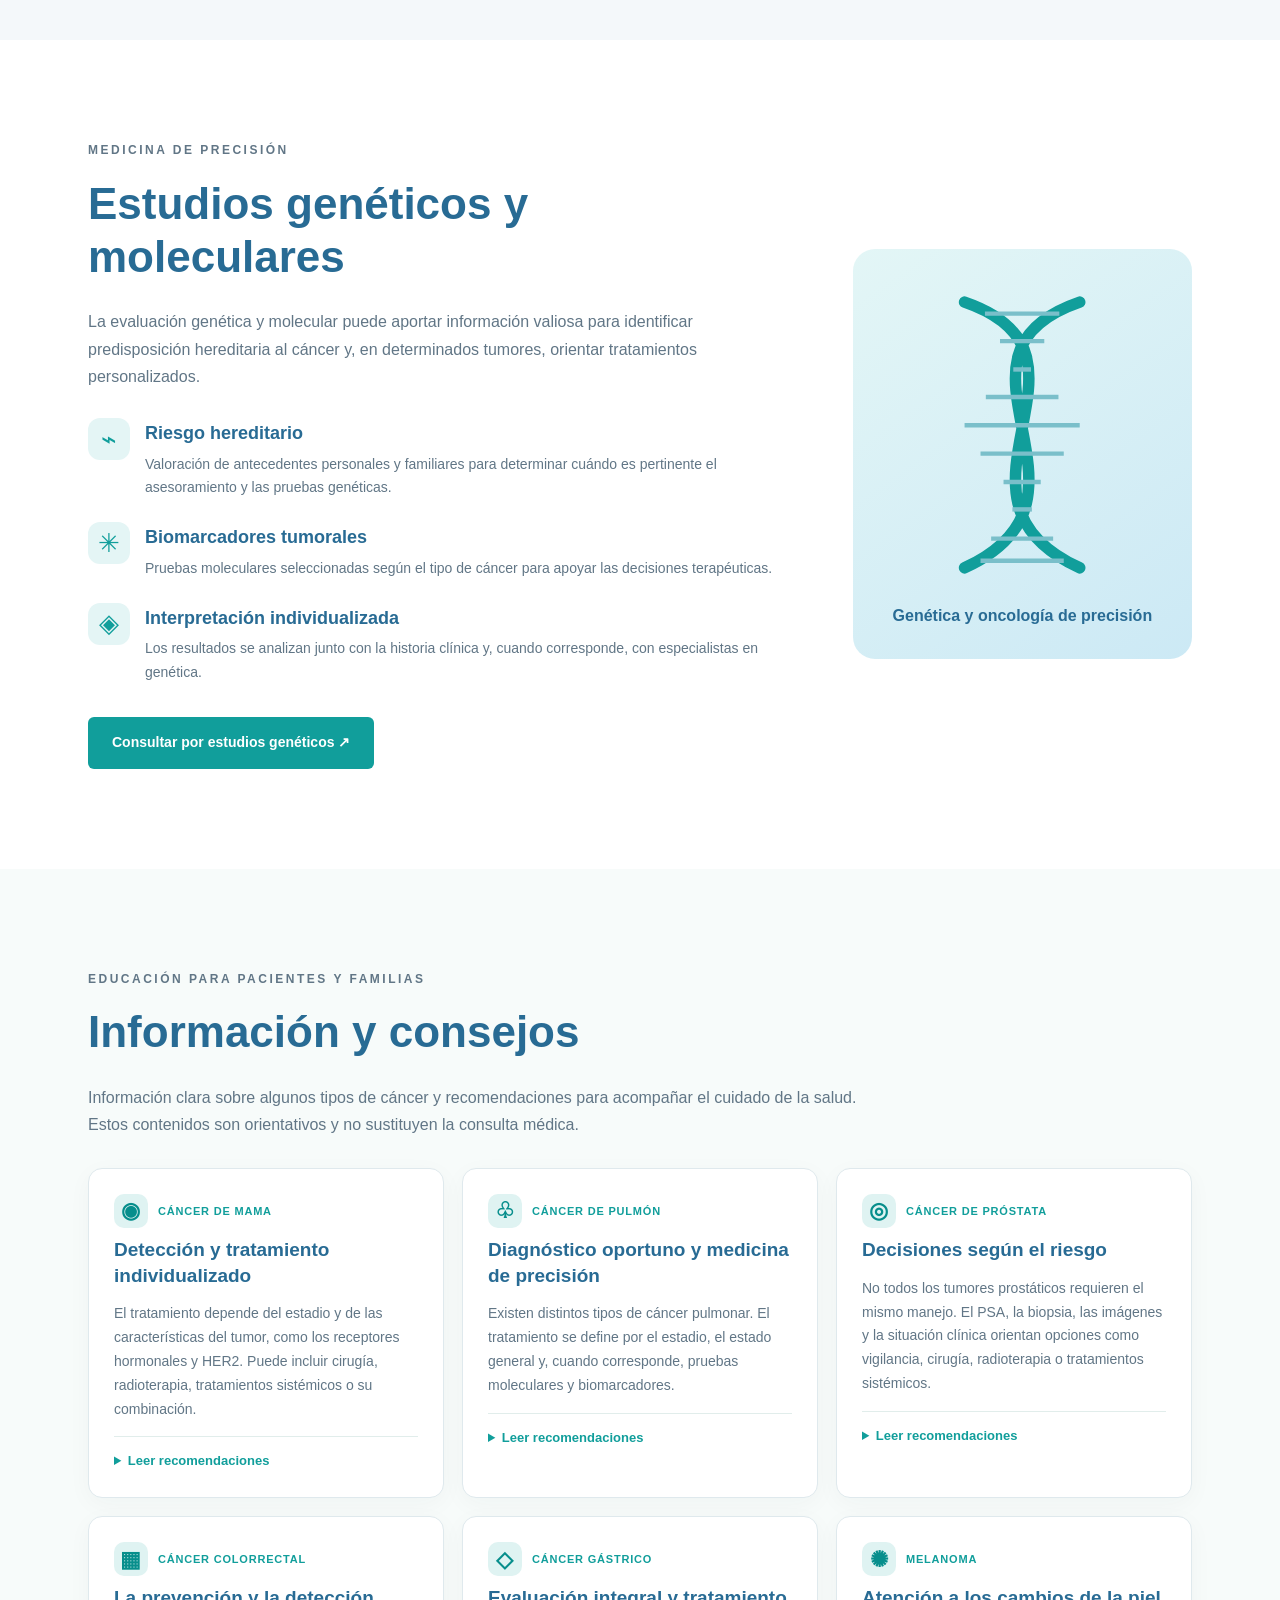
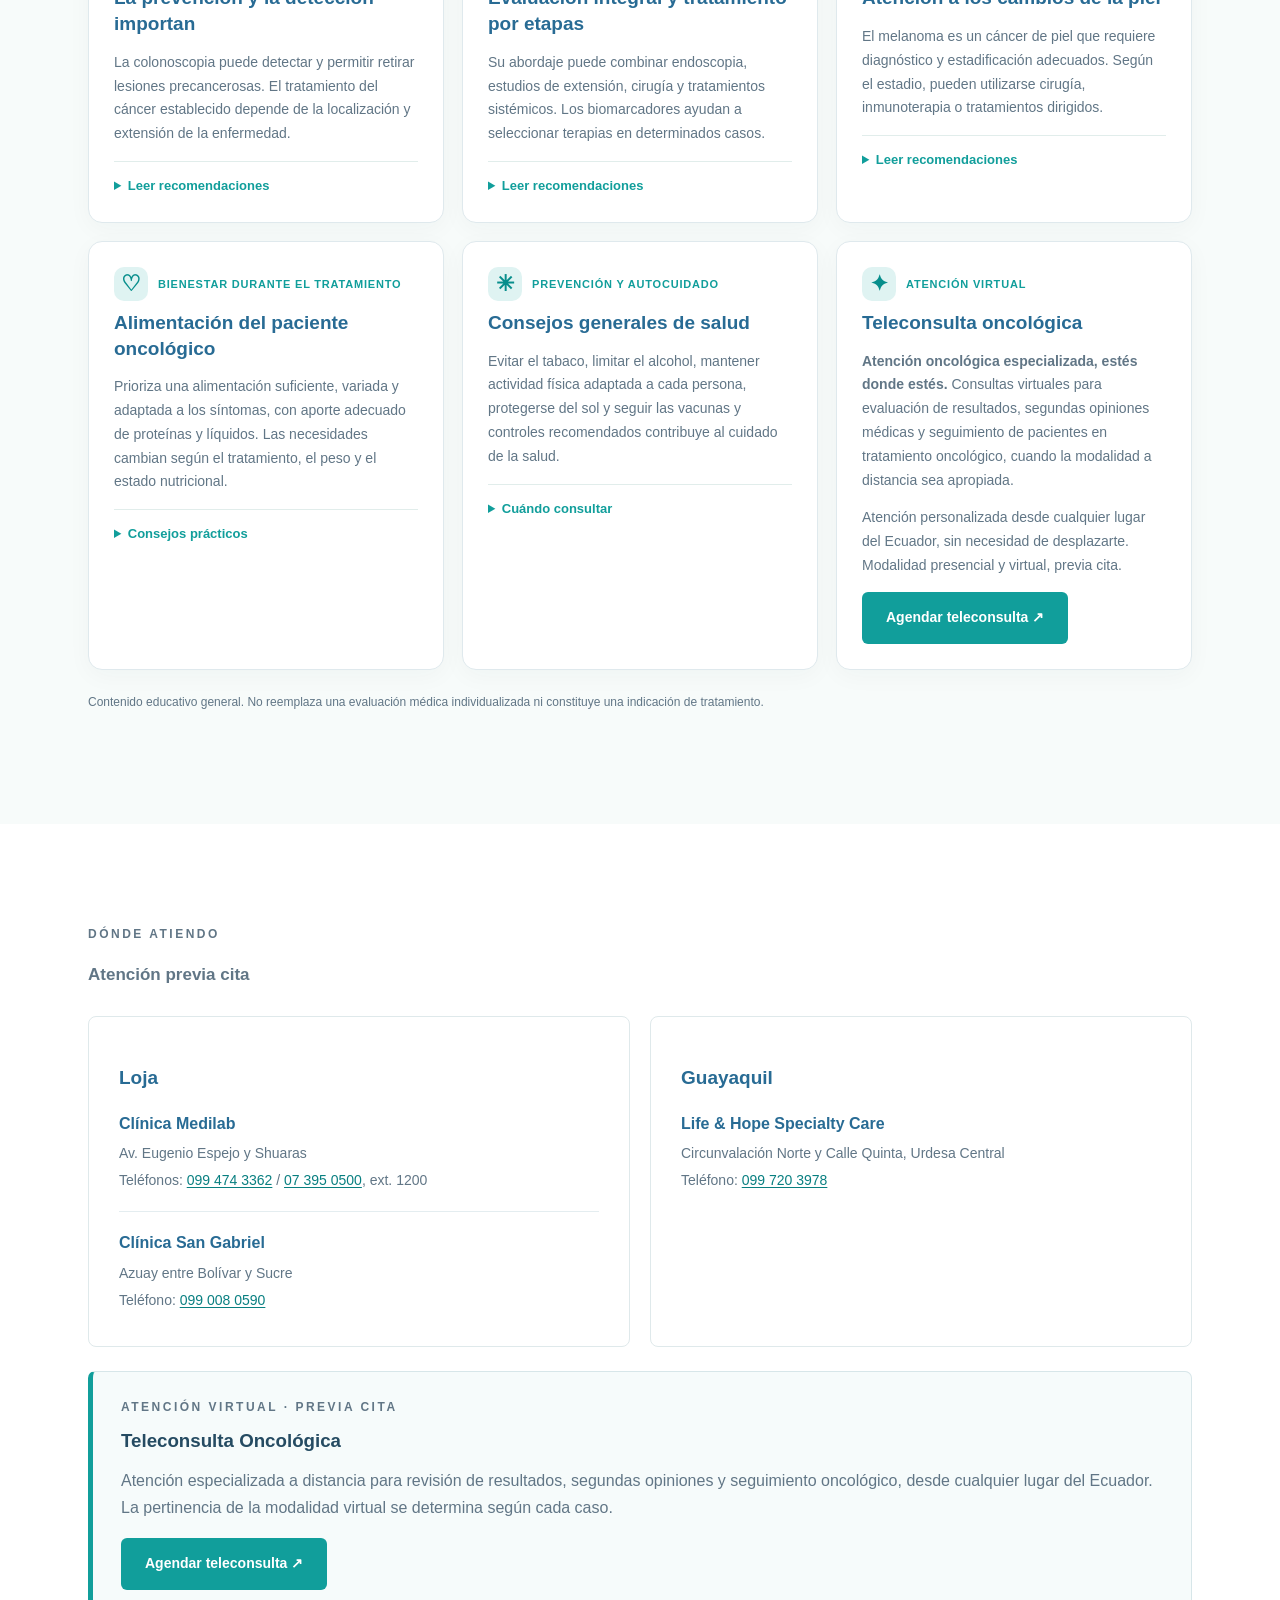
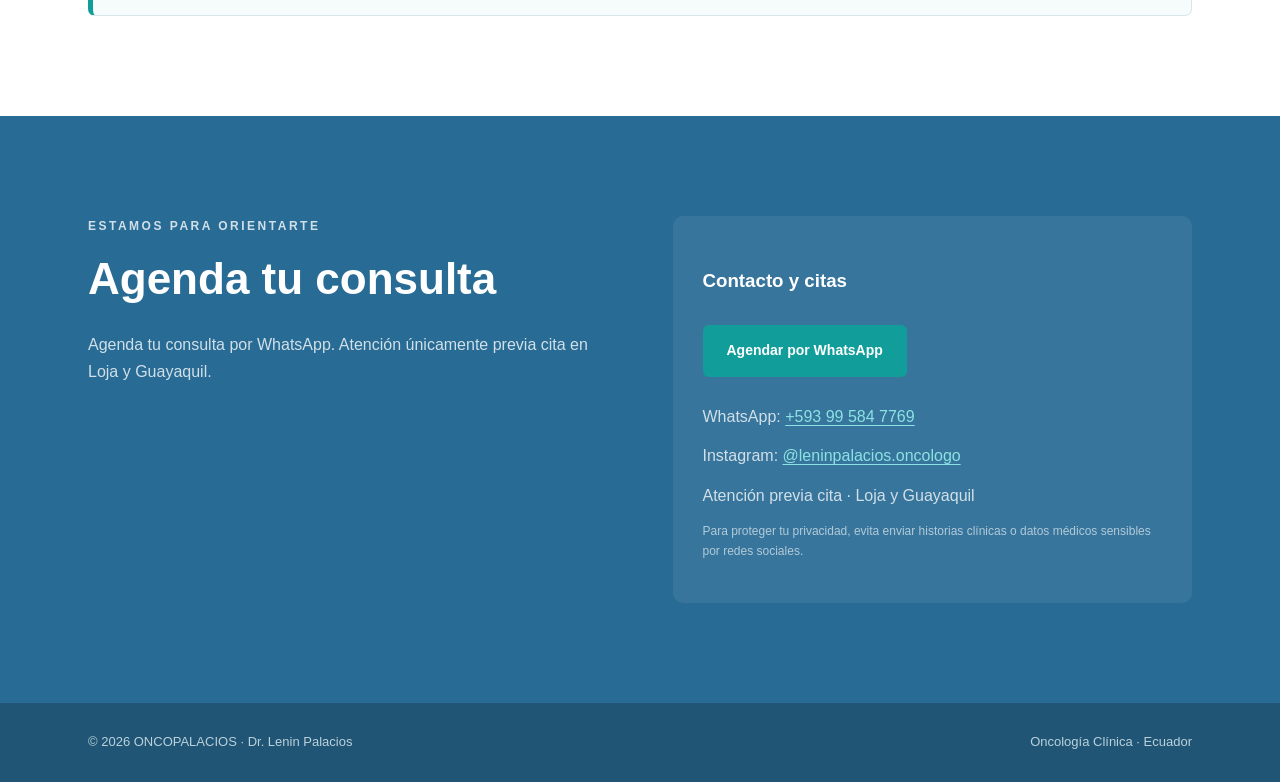
==== commit 2632020f: "Add files via upload" ====
--- a/index.html.html
+++ b/index.html.html
@@ -28,7 +28,14 @@
 </div><p class="resources-note">Contenido educativo general. No reemplaza una evaluación médica individualizada ni constituye una indicación de tratamiento.</p></div></section><section class="section" id="ubicaciones"><div class="wrap"><p class="eyebrow">DÓNDE ATIENDO</p><p class="location-appointment">Atención previa cita</p><div class="locations"><div><h3>Loja</h3>
 <div class="clinic"><h4>Clínica Medilab</h4><p>Av. Eugenio Espejo y Shuaras</p><p>Teléfonos: <a href="tel:+593994743362">099 474 3362</a> / <a href="tel:+59373950500">07 395 0500</a>, ext. 1200</p></div>
 <div class="clinic"><h4>Clínica San Gabriel</h4><p>Azuay entre Bolívar y Sucre</p><p>Teléfono: <a href="tel:+593990080590">099 008 0590</a></p></div>
-</div><div><h3>Guayaquil</h3><div class="clinic"><h4>Life &amp; Hope Specialty Care</h4><p>Circunvalación Norte y Calle Quinta, Urdesa Central</p><p>Teléfono: <a href="tel:+593997203978">099 720 3978</a></p></div></div></div></div></section>
+</div><div><h3>Guayaquil</h3><div class="clinic"><h4>Life &amp; Hope Specialty Care</h4><p>Circunvalación Norte y Calle Quinta, Urdesa Central</p><p>Teléfono: <a href="tel:+593997203978">099 720 3978</a></p></div></div></div>
+<div class="teleconsulta-ubicaciones" style="margin-top:24px;padding:25px 28px;border:1px solid #d7e6e9;border-left:5px solid #119e9b;border-radius:7px;background:#f6fbfb;">
+<p class="eyebrow" style="margin-bottom:8px;">ATENCIÓN VIRTUAL · PREVIA CITA</p>
+<h3 style="margin:0 0 10px;">Teleconsulta Oncológica</h3>
+<p style="margin:0 0 17px;">Atención especializada a distancia para revisión de resultados, segundas opiniones y seguimiento oncológico, desde cualquier lugar del Ecuador. La pertinencia de la modalidad virtual se determina según cada caso.</p>
+<a class="btn" href="https://wa.me/593995847769?text=Hola%2C%20deseo%20agendar%20una%20teleconsulta%20oncol%C3%B3gica." target="_blank" rel="noopener noreferrer">Agendar teleconsulta ↗</a>
+</div>
+</div></section>
 <section class="section contact" id="contacto"><div class="wrap contact-grid"><div><p class="eyebrow light">ESTAMOS PARA ORIENTARTE</p><h2>Agenda tu consulta</h2><p>Agenda tu consulta por WhatsApp. Atención únicamente previa cita en Loja y Guayaquil.</p></div><div class="contact-panel"><h3>Contacto y citas</h3><a class="btn" href="https://wa.me/593995847769?text=Hola%2C%20deseo%20agendar%20una%20consulta%20oncol%C3%B3gica." rel="noopener noreferrer" target="_blank">Agendar por WhatsApp</a><p>WhatsApp: <a href="https://wa.me/593995847769" rel="noopener noreferrer" target="_blank">+593 99 584 7769</a></p><p>Instagram: <a href="https://www.instagram.com/leninpalacios.oncologo/" rel="noopener noreferrer" target="_blank">@leninpalacios.oncologo</a></p><p>Atención previa cita · Loja y Guayaquil</p><p class="fine">Para proteger tu privacidad, evita enviar historias clínicas o datos médicos sensibles por redes sociales.</p></div></div></section>
 </main>
 <footer><div class="wrap footer-row"><span>© <span id="year"></span> ONCOPALACIOS · Dr. Lenin Palacios</span><span>Oncología Clínica · Ecuador</span></div></footer>
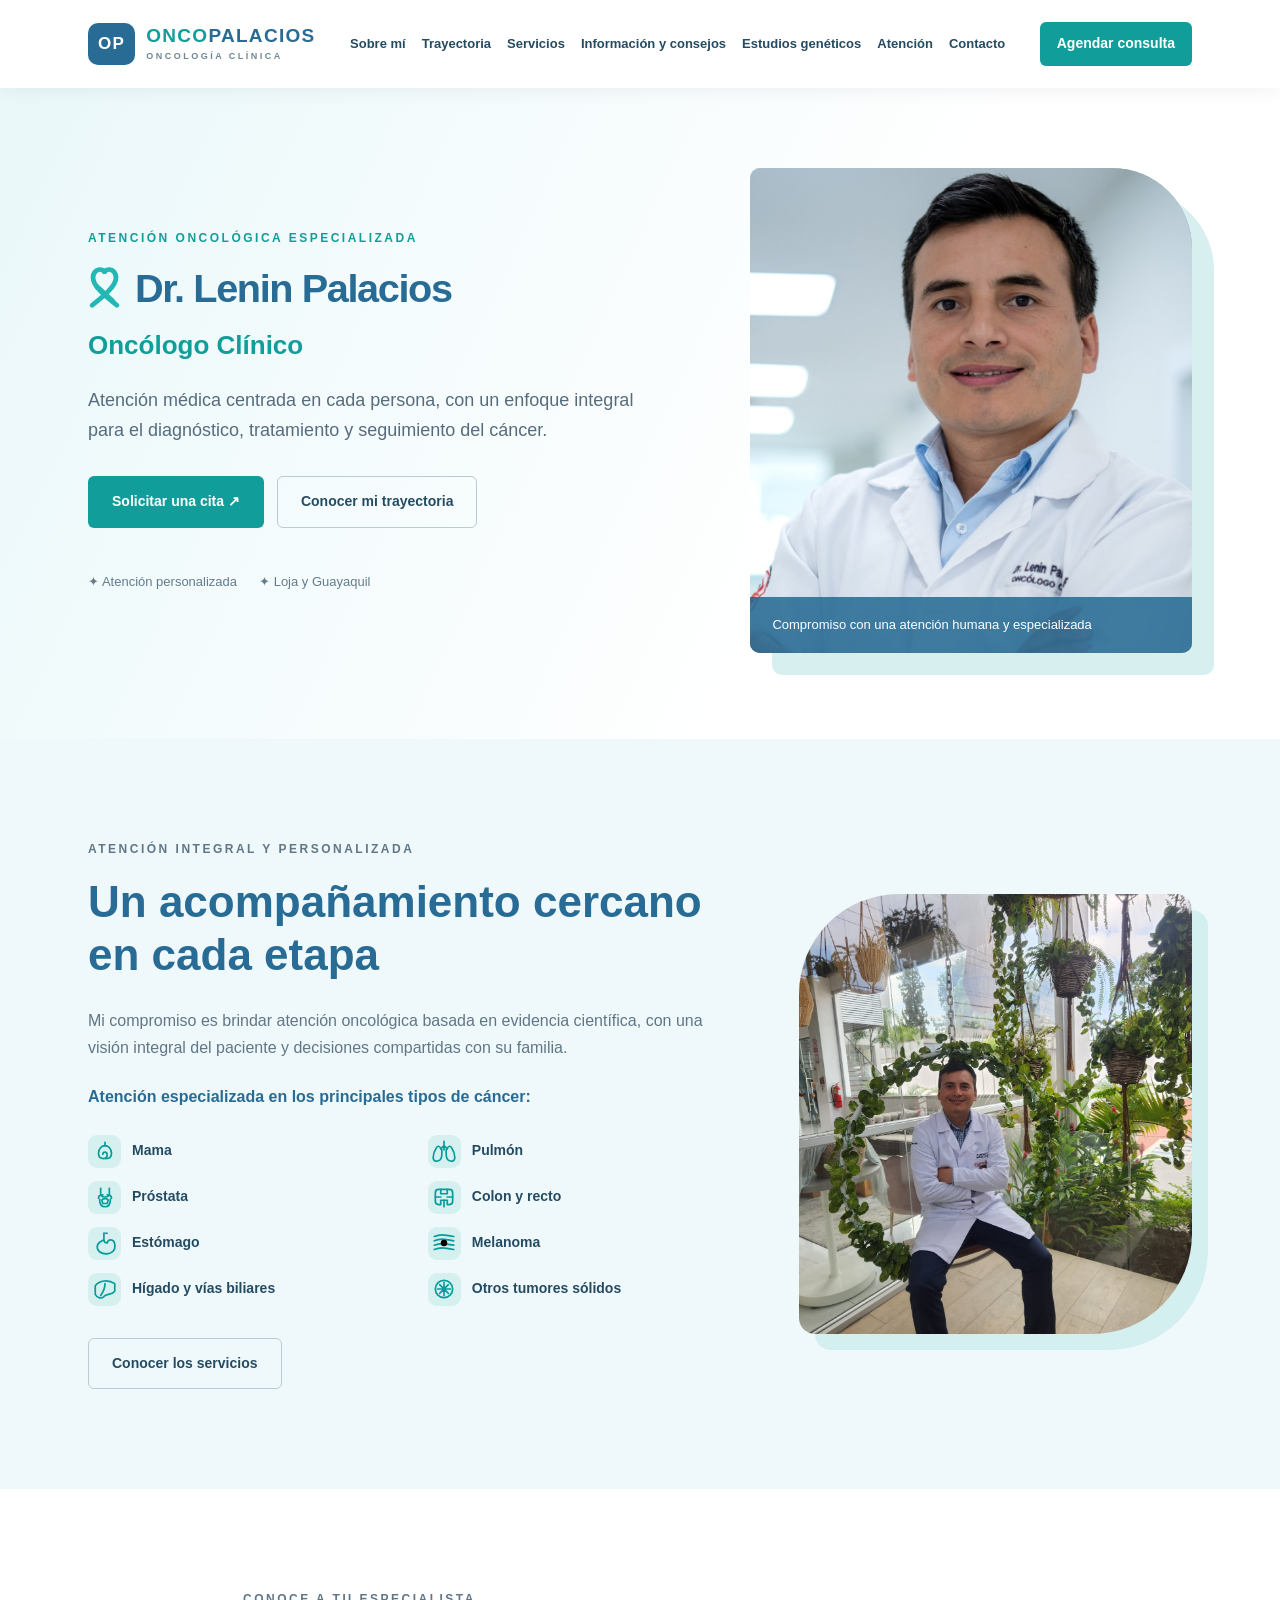
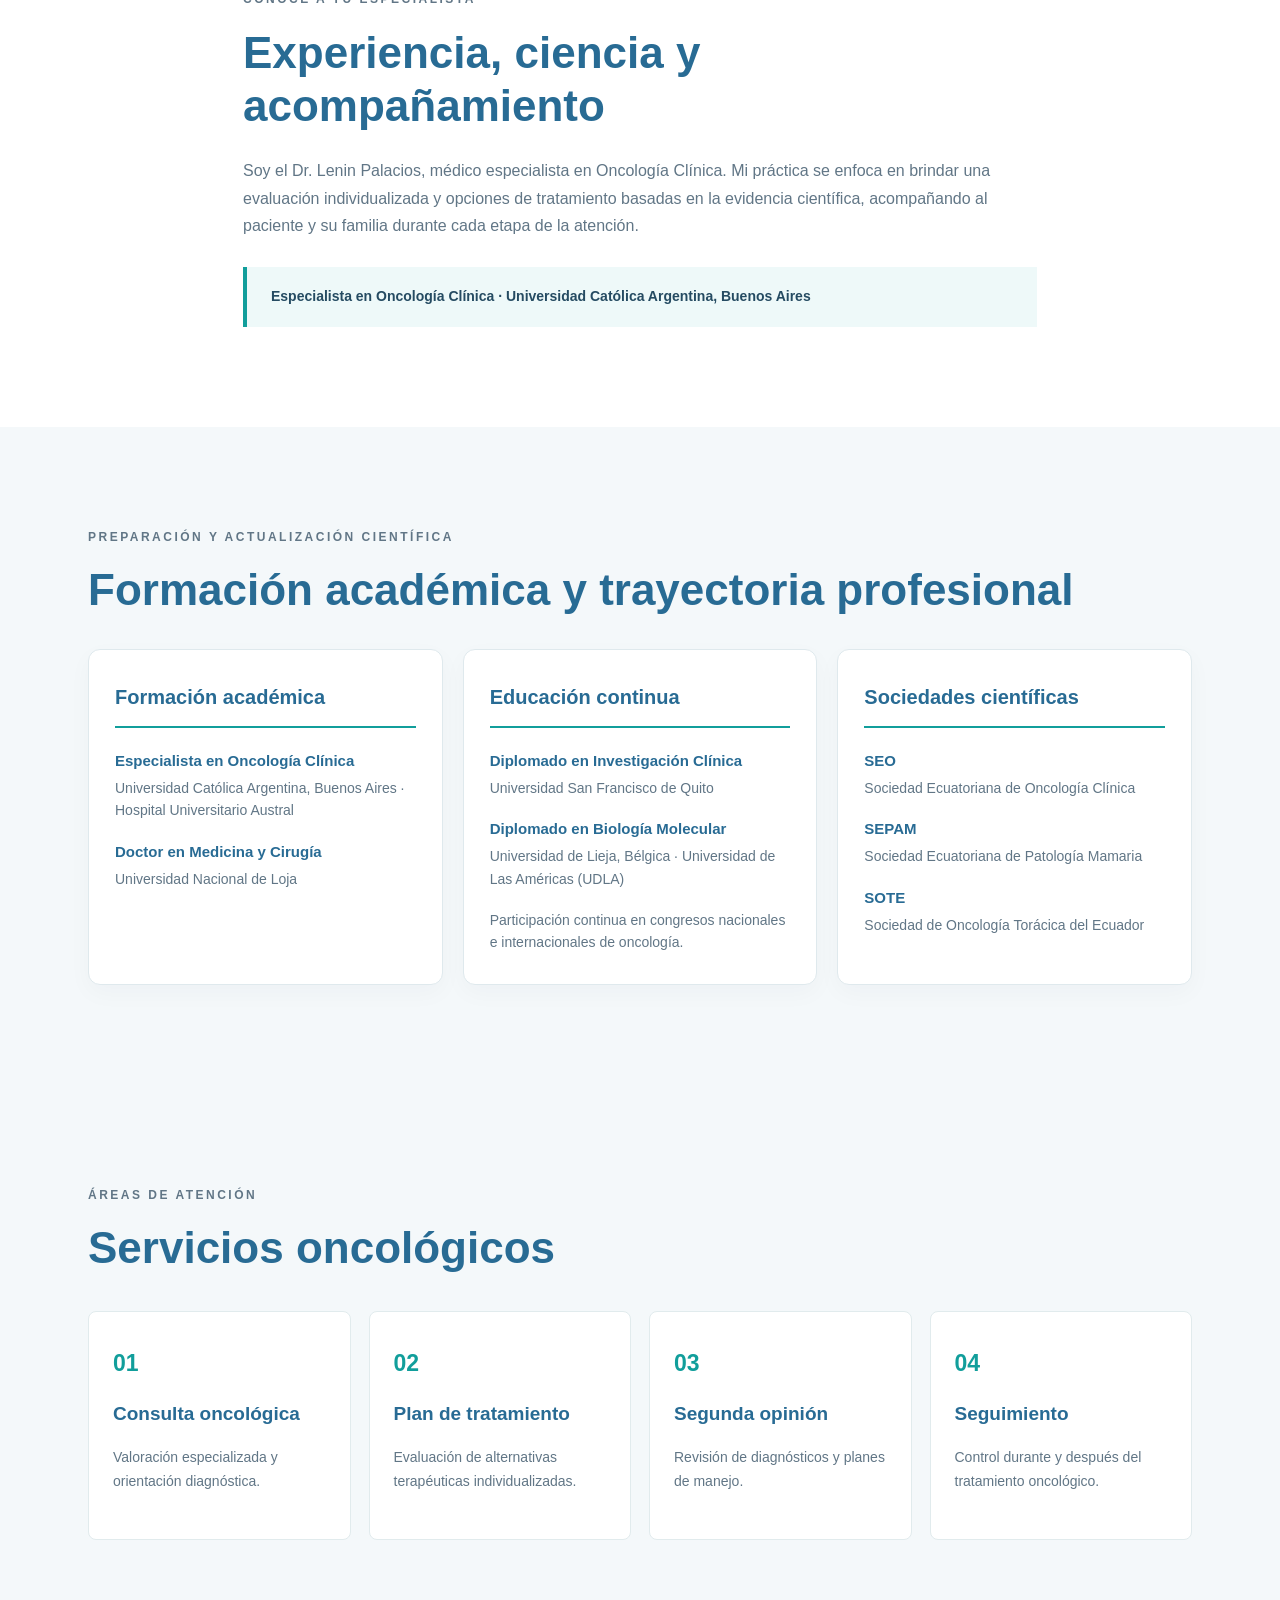
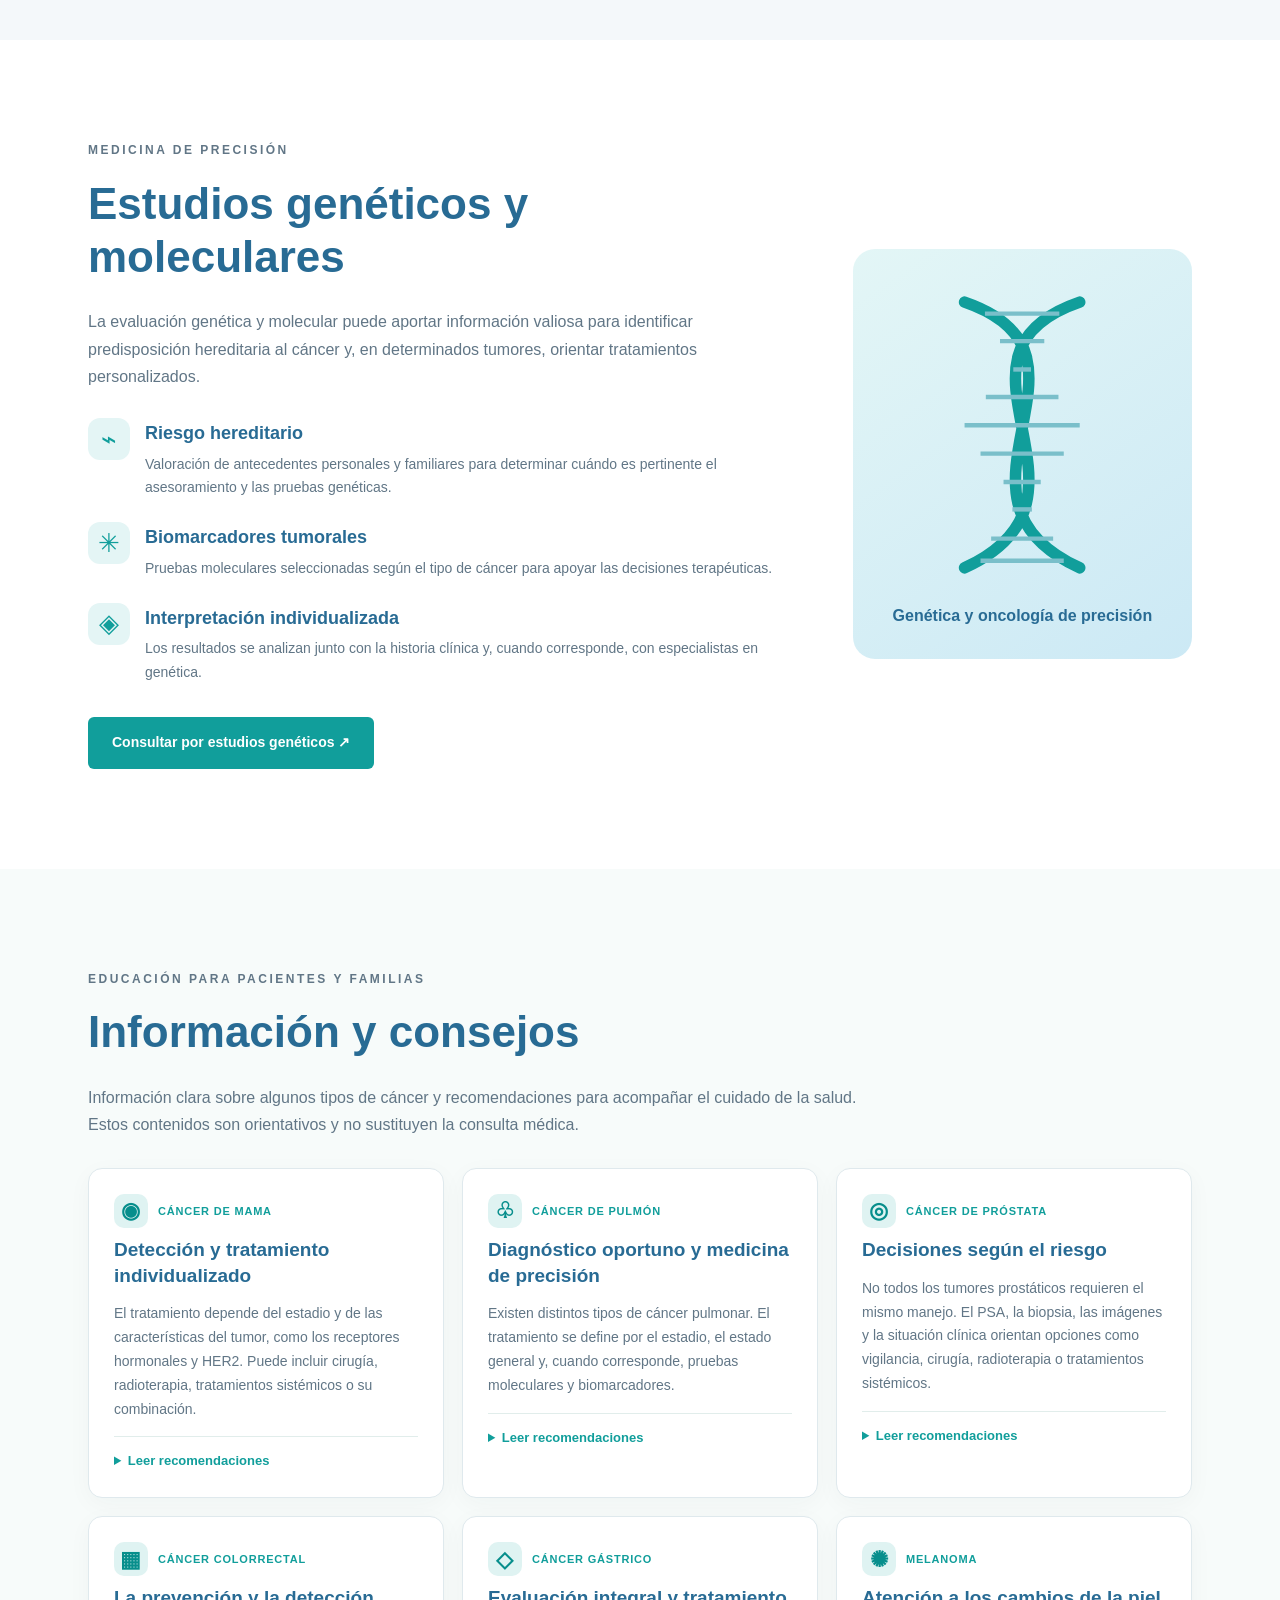
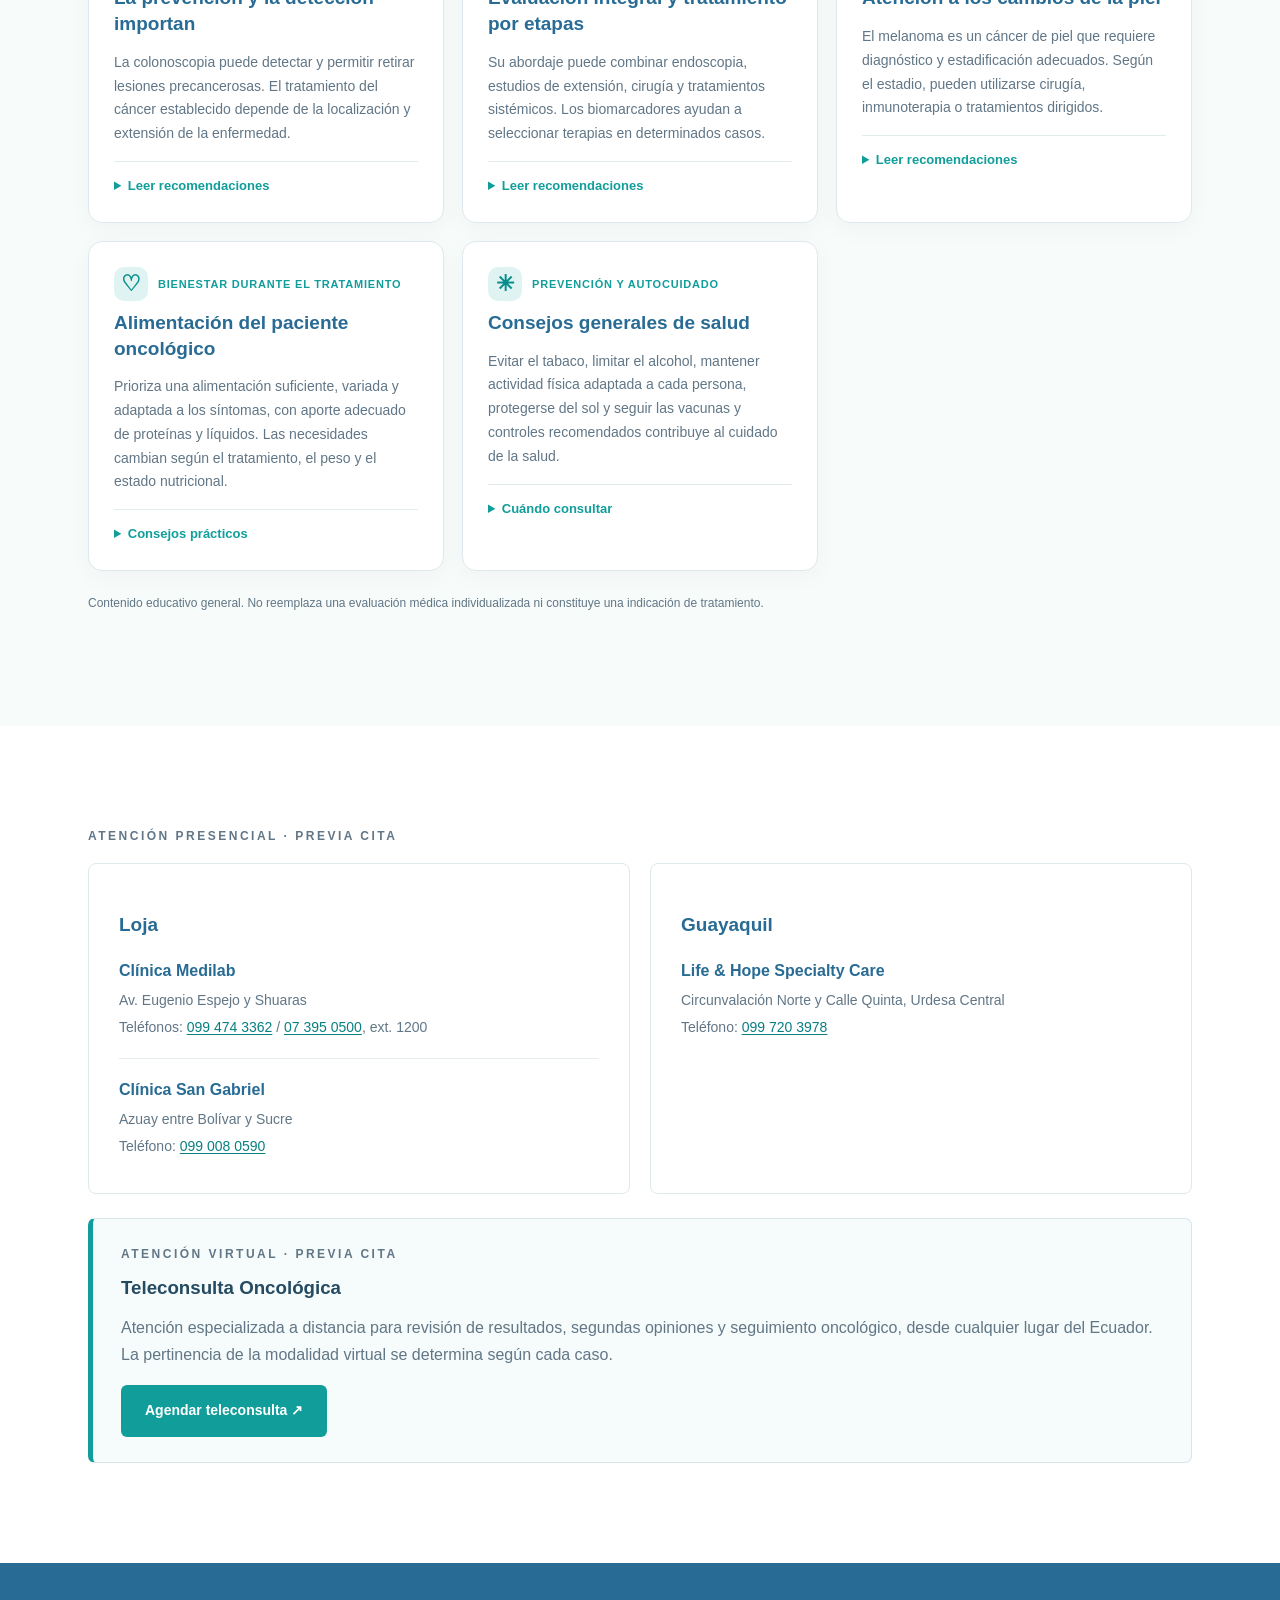
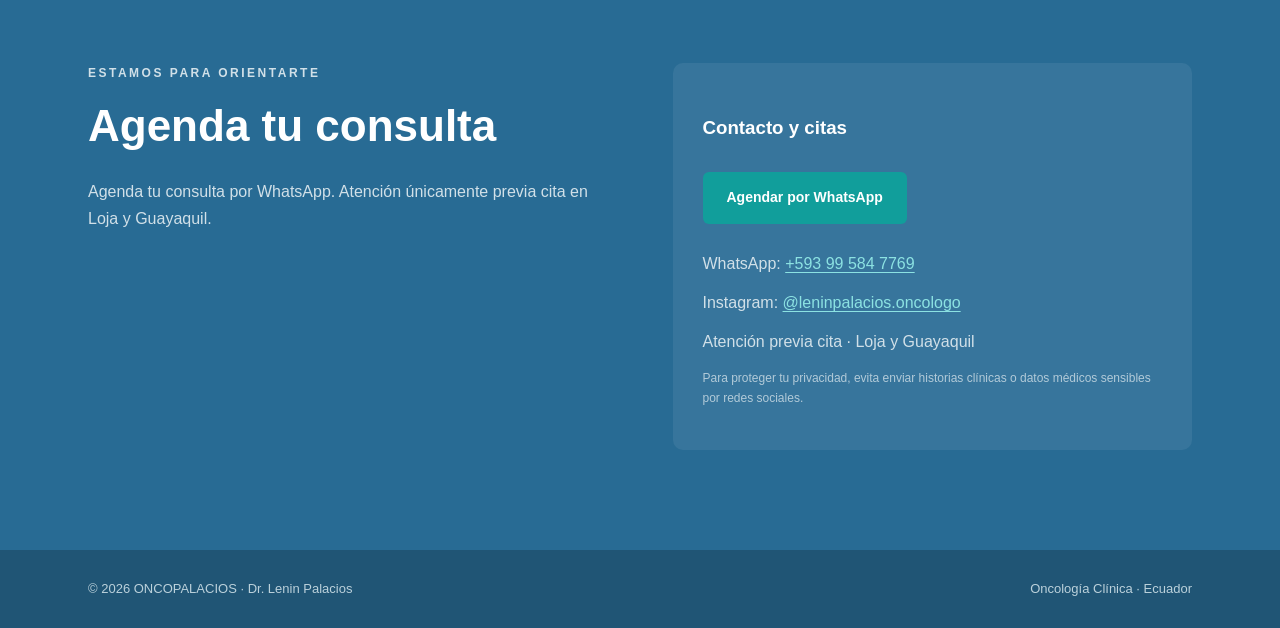
==== commit ef7ff9ab: "Add files via upload" ====
--- a/index.html.html
+++ b/index.html.html
@@ -24,8 +24,8 @@
 <article class="resource-card"><span class="resource-label"><span aria-hidden="true" class="cancer-icon">✺</span>Melanoma</span><h3>Atención a los cambios de la piel</h3><p>El melanoma es un cáncer de piel que requiere diagnóstico y estadificación adecuados. Según el estadio, pueden utilizarse cirugía, inmunoterapia o tratamientos dirigidos.</p><details><summary>Leer recomendaciones</summary><p>Protege tu piel de la radiación ultravioleta y consulta por lunares nuevos o lesiones que cambian de forma, color, tamaño o sangran.</p></details></article>
 <article class="resource-card resource-wide"><span class="resource-label"><span aria-hidden="true" class="cancer-icon">♡</span>Bienestar durante el tratamiento</span><h3>Alimentación del paciente oncológico</h3><p>Prioriza una alimentación suficiente, variada y adaptada a los síntomas, con aporte adecuado de proteínas y líquidos. Las necesidades cambian según el tratamiento, el peso y el estado nutricional.</p><details><summary>Consejos prácticos</summary><p>Si hay falta de apetito, pueden ayudar comidas pequeñas y frecuentes. Ante náuseas, dificultad para tragar o pérdida de peso, solicita valoración nutricional. Evita dietas restrictivas y suplementos sin indicación del equipo tratante.</p></details></article>
 <article class="resource-card resource-wide"><span class="resource-label"><span aria-hidden="true" class="cancer-icon">✳</span>Prevención y autocuidado</span><h3>Consejos generales de salud</h3><p>Evitar el tabaco, limitar el alcohol, mantener actividad física adaptada a cada persona, protegerse del sol y seguir las vacunas y controles recomendados contribuye al cuidado de la salud.</p><details><summary>Cuándo consultar</summary><p>Durante un tratamiento oncológico, la fiebre, dificultad respiratoria, sangrado importante o deterioro rápido requieren valoración médica urgente. Consulta al equipo tratante sobre las indicaciones específicas de tu tratamiento.</p></details></article>
-<article class="resource-card resource-wide" id="teleconsulta"><span class="resource-label"><span aria-hidden="true" class="cancer-icon">✦</span>Atención virtual</span><h3>Teleconsulta oncológica</h3><p><strong>Atención oncológica especializada, estés donde estés.</strong> Consultas virtuales para evaluación de resultados, segundas opiniones médicas y seguimiento de pacientes en tratamiento oncológico, cuando la modalidad a distancia sea apropiada.</p><p>Atención personalizada desde cualquier lugar del Ecuador, sin necesidad de desplazarte. Modalidad presencial y virtual, previa cita.</p><a class="btn" href="https://wa.me/593995847769?text=Hola%2C%20deseo%20agendar%20una%20teleconsulta%20oncol%C3%B3gica." rel="noopener noreferrer" target="_blank" aria-label="Agendar teleconsulta oncológica por WhatsApp">Agendar teleconsulta ↗</a></article>
-</div><p class="resources-note">Contenido educativo general. No reemplaza una evaluación médica individualizada ni constituye una indicación de tratamiento.</p></div></section><section class="section" id="ubicaciones"><div class="wrap"><p class="eyebrow">DÓNDE ATIENDO</p><p class="location-appointment">Atención previa cita</p><div class="locations"><div><h3>Loja</h3>
+
+</div><p class="resources-note">Contenido educativo general. No reemplaza una evaluación médica individualizada ni constituye una indicación de tratamiento.</p></div></section><section class="section" id="ubicaciones"><div class="wrap"><p class="eyebrow">ATENCIÓN PRESENCIAL · PREVIA CITA</p><div class="locations"><div><h3>Loja</h3>
 <div class="clinic"><h4>Clínica Medilab</h4><p>Av. Eugenio Espejo y Shuaras</p><p>Teléfonos: <a href="tel:+593994743362">099 474 3362</a> / <a href="tel:+59373950500">07 395 0500</a>, ext. 1200</p></div>
 <div class="clinic"><h4>Clínica San Gabriel</h4><p>Azuay entre Bolívar y Sucre</p><p>Teléfono: <a href="tel:+593990080590">099 008 0590</a></p></div>
 </div><div><h3>Guayaquil</h3><div class="clinic"><h4>Life &amp; Hope Specialty Care</h4><p>Circunvalación Norte y Calle Quinta, Urdesa Central</p><p>Teléfono: <a href="tel:+593997203978">099 720 3978</a></p></div></div></div>
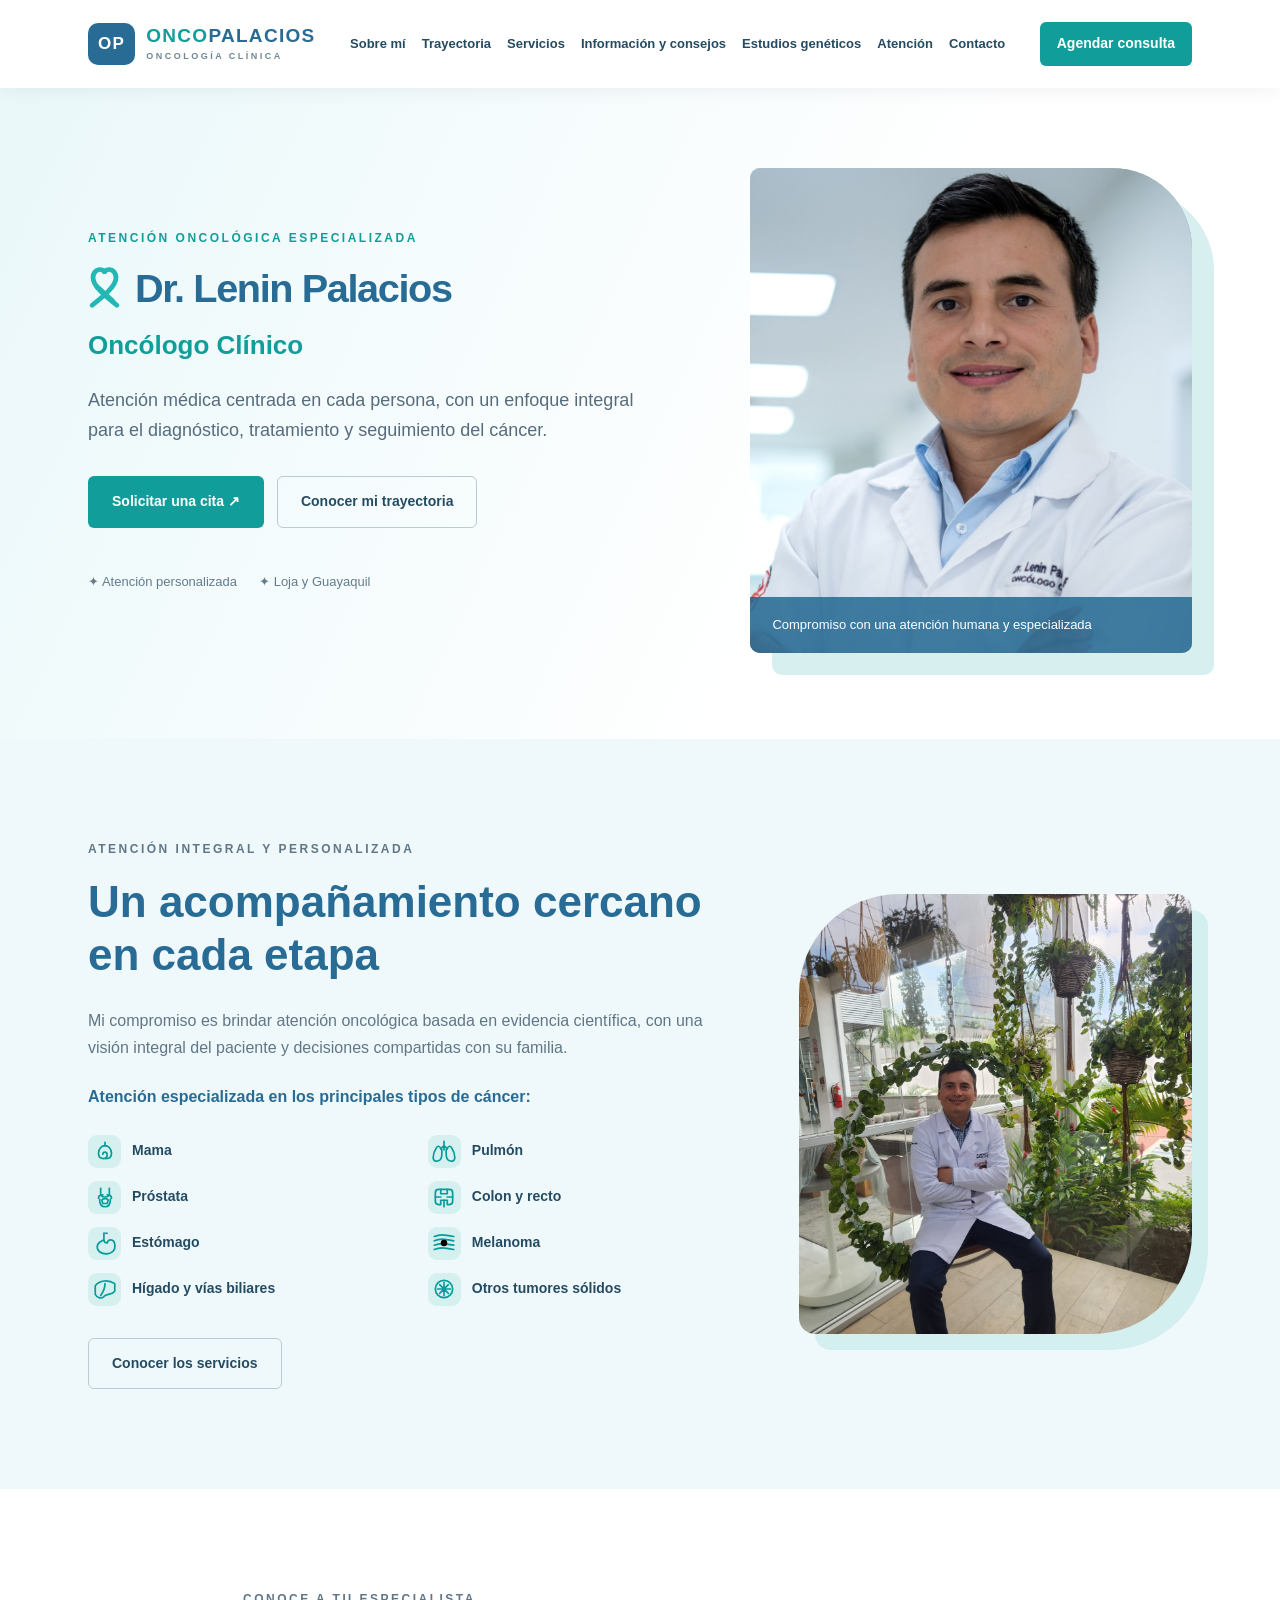
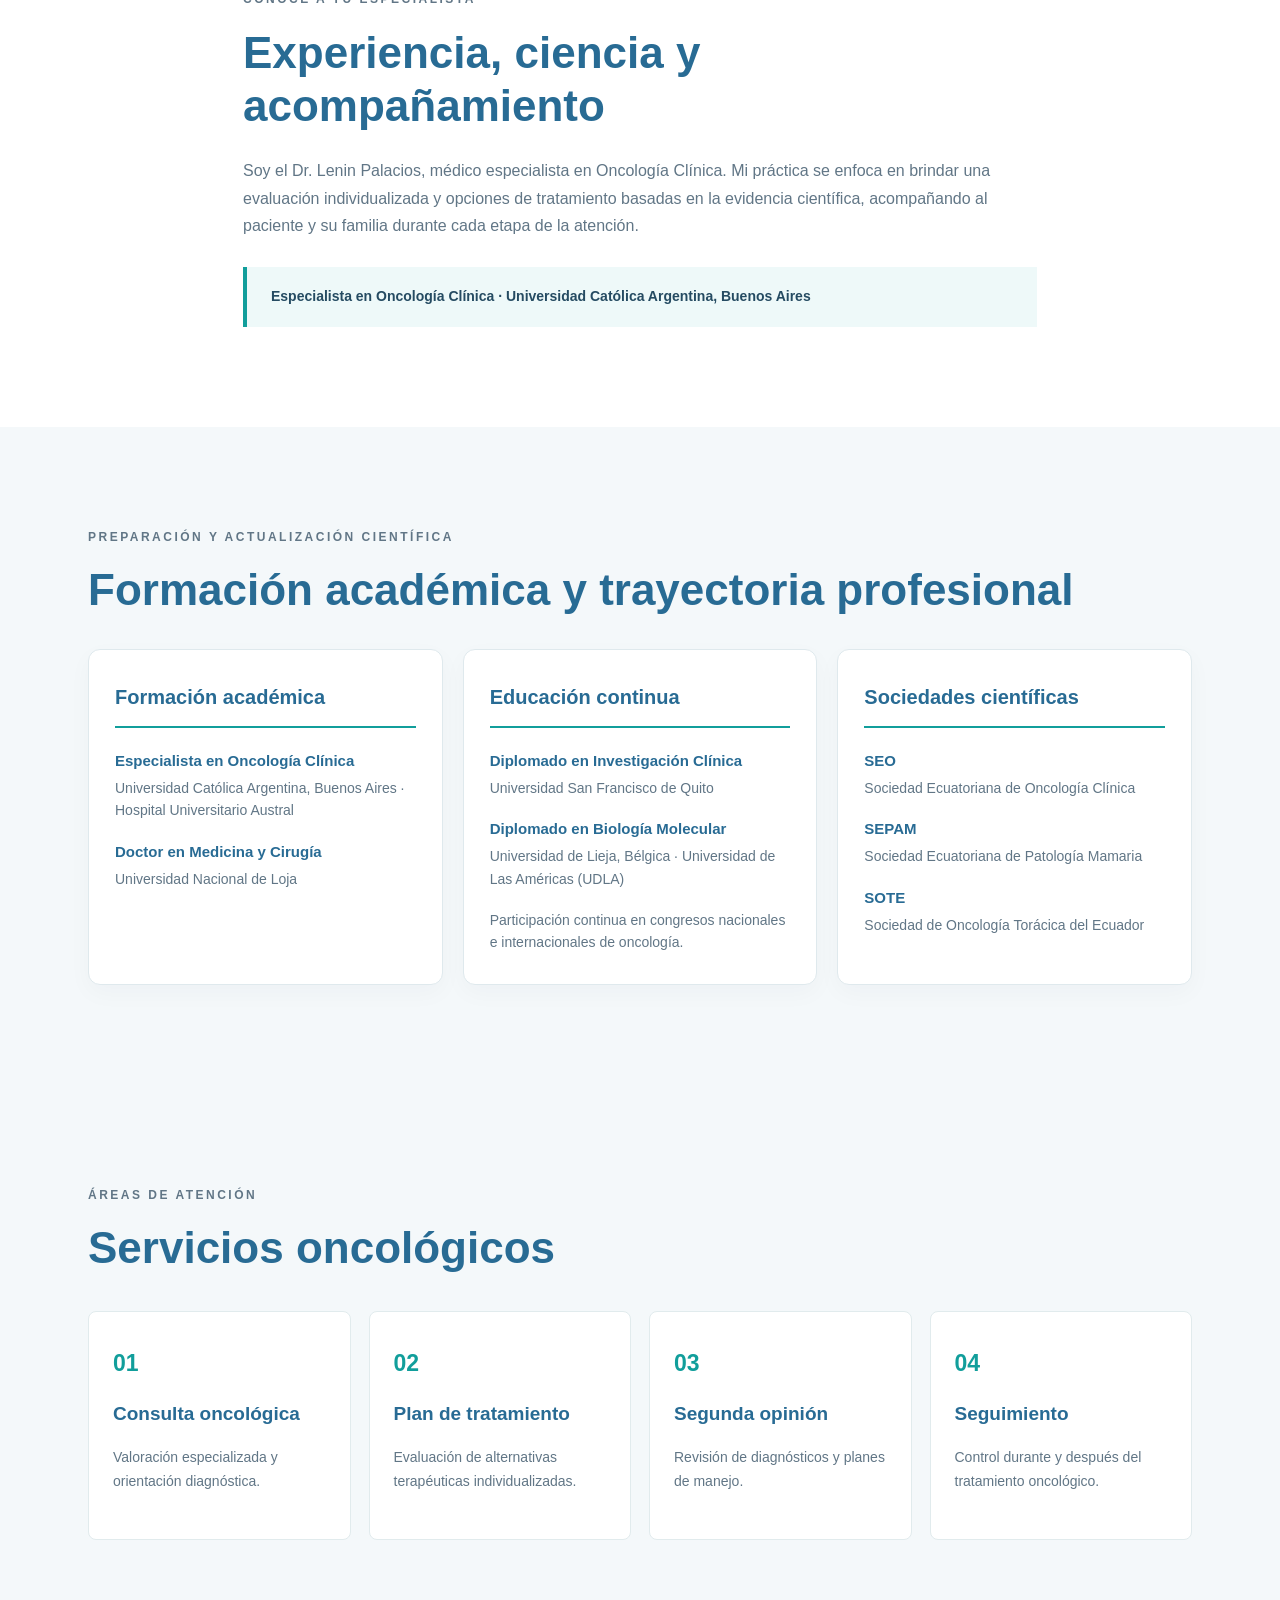
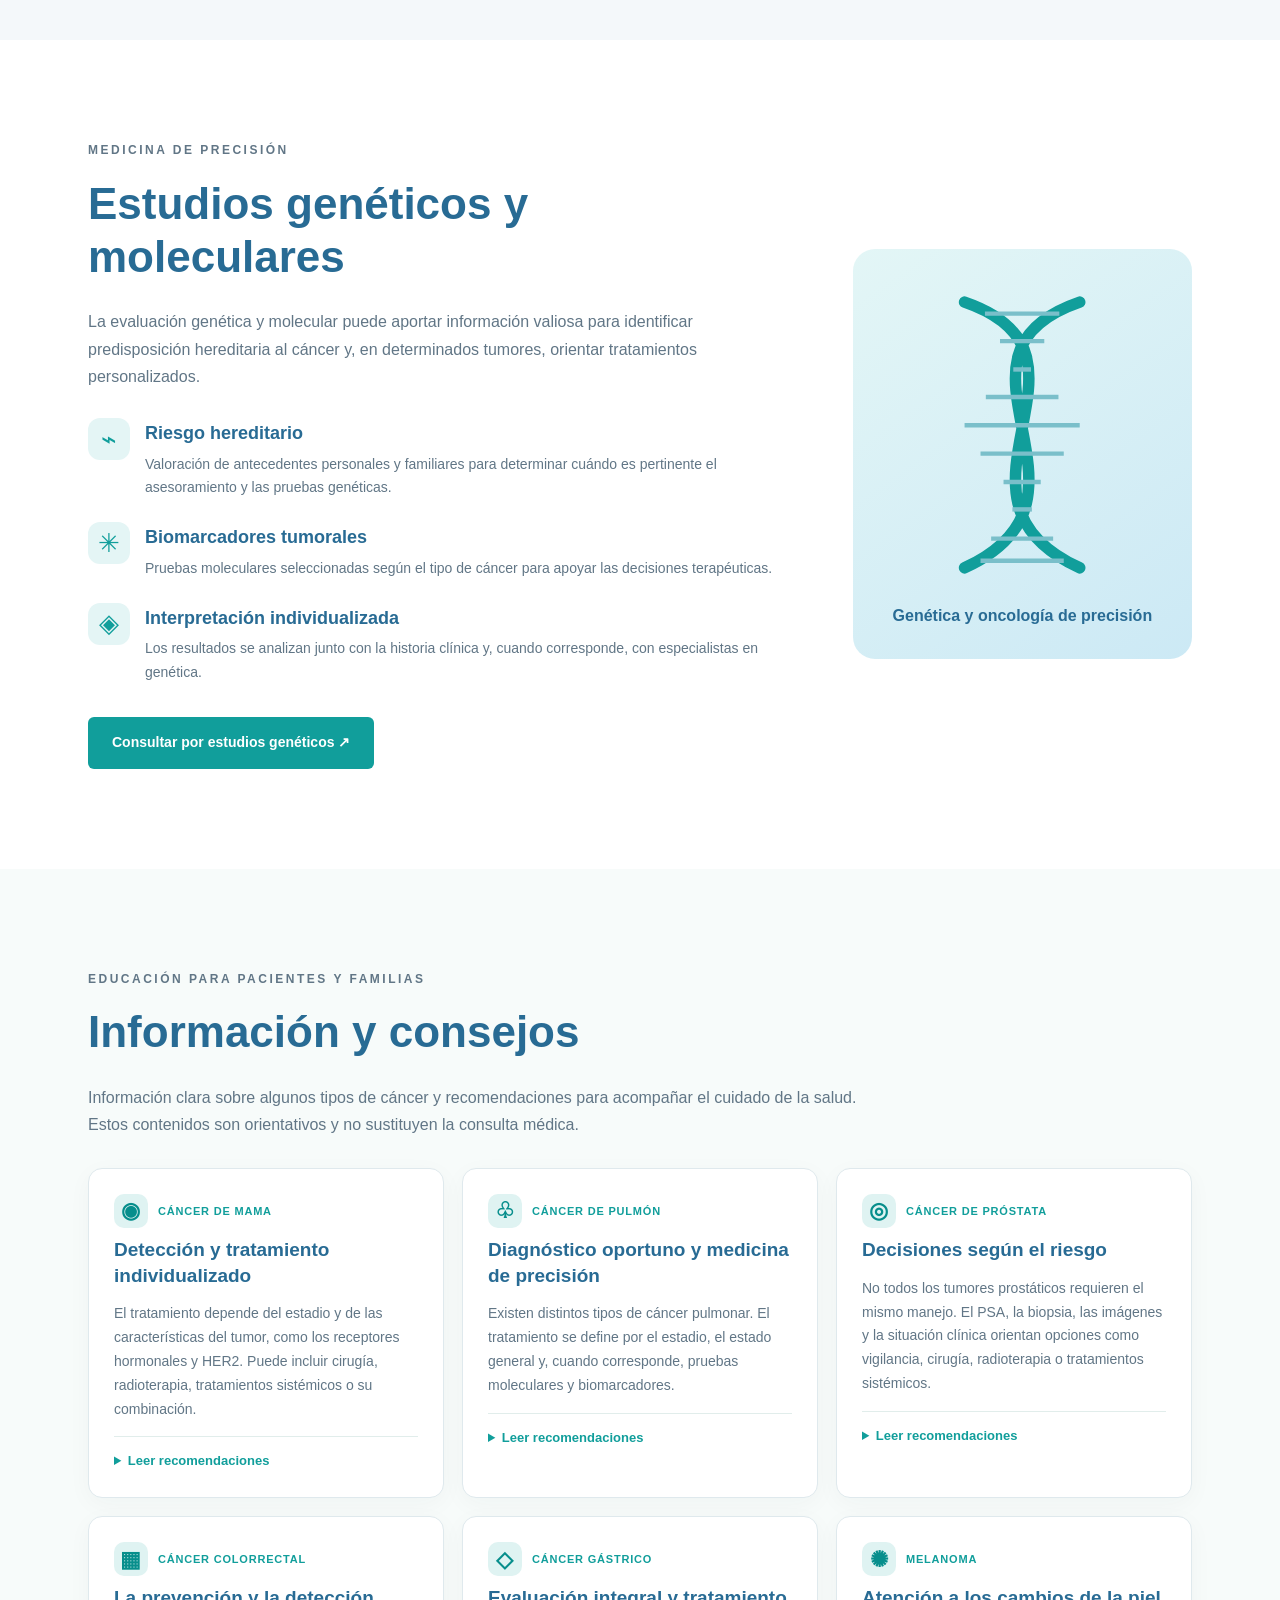
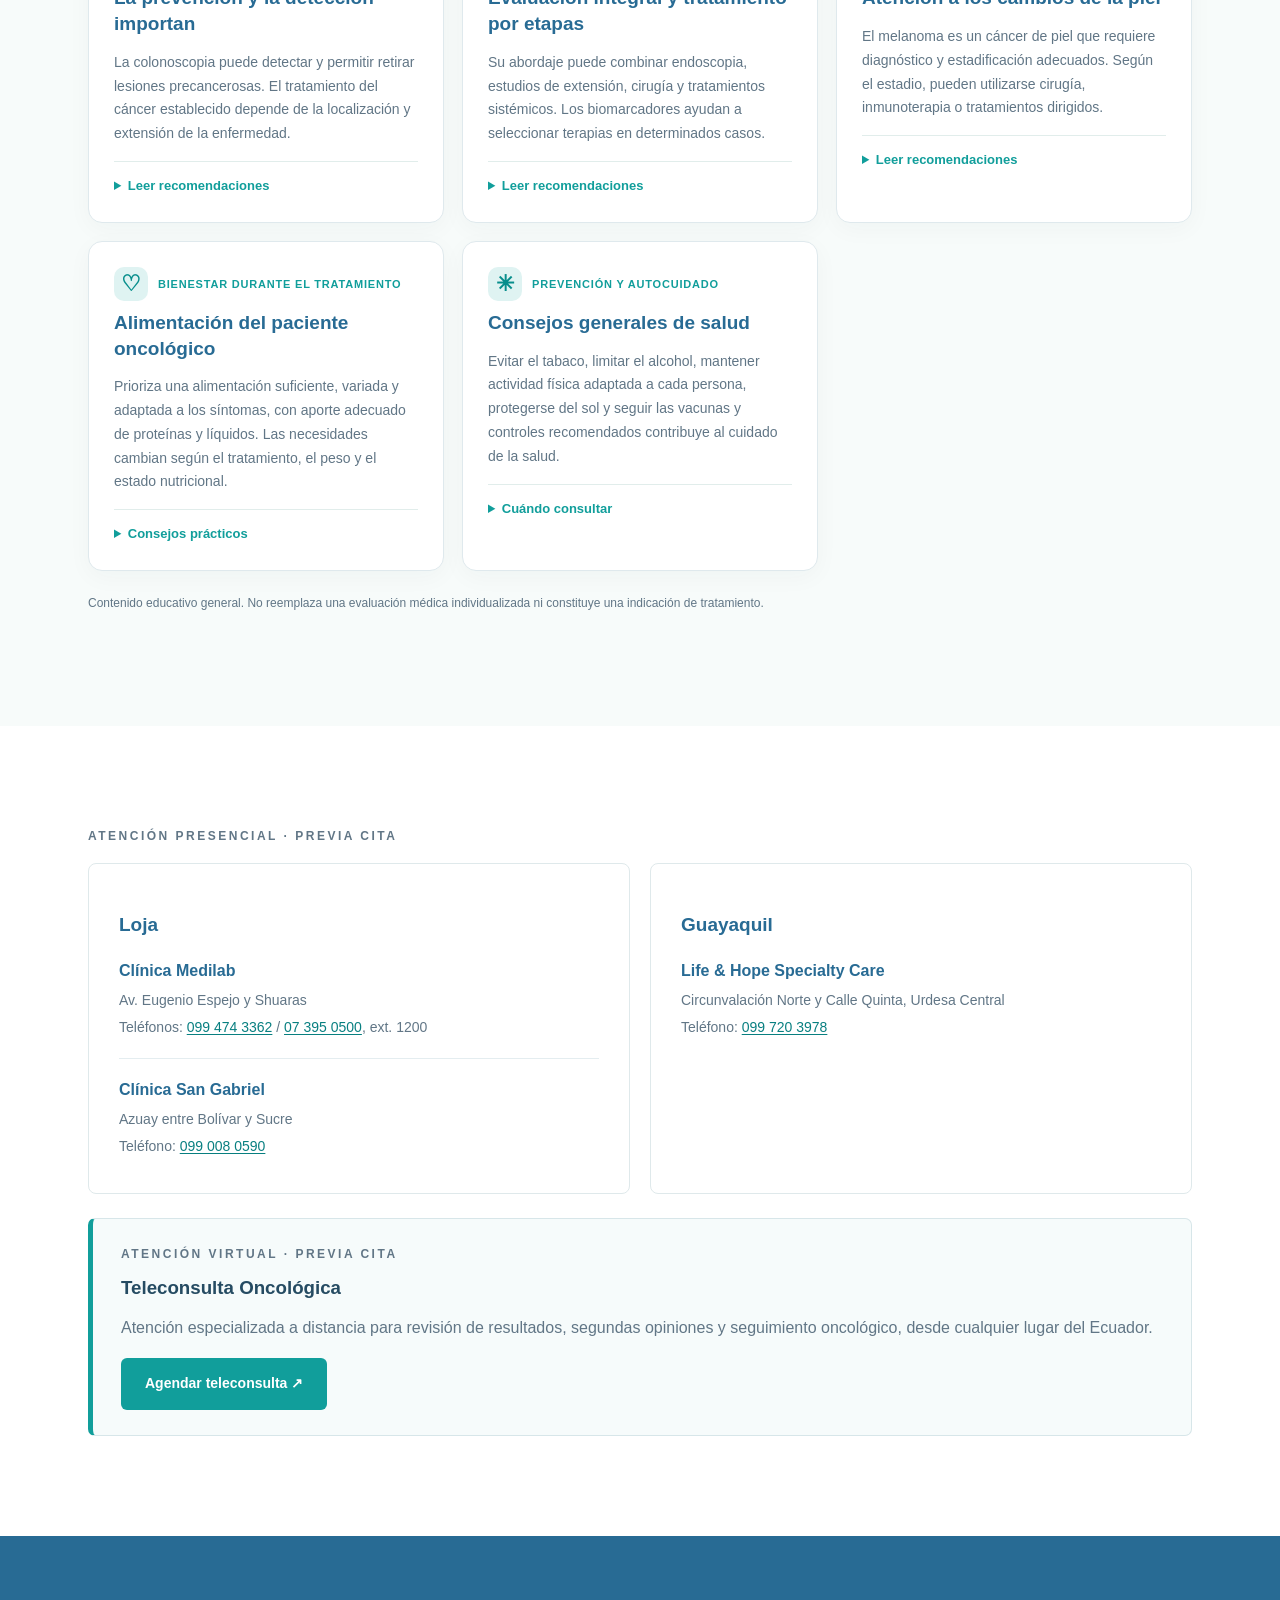
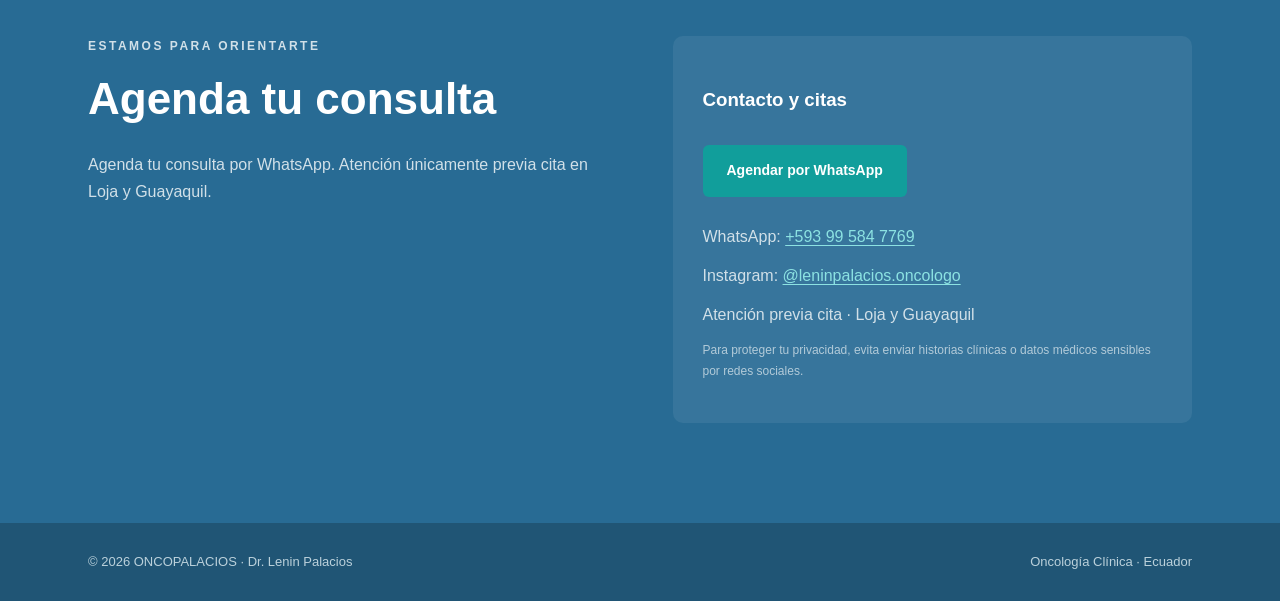
==== commit 337b1c93: "Add files via upload" ====
--- a/index.html.html
+++ b/index.html.html
@@ -32,7 +32,7 @@
 <div class="teleconsulta-ubicaciones" style="margin-top:24px;padding:25px 28px;border:1px solid #d7e6e9;border-left:5px solid #119e9b;border-radius:7px;background:#f6fbfb;">
 <p class="eyebrow" style="margin-bottom:8px;">ATENCIÓN VIRTUAL · PREVIA CITA</p>
 <h3 style="margin:0 0 10px;">Teleconsulta Oncológica</h3>
-<p style="margin:0 0 17px;">Atención especializada a distancia para revisión de resultados, segundas opiniones y seguimiento oncológico, desde cualquier lugar del Ecuador. La pertinencia de la modalidad virtual se determina según cada caso.</p>
+<p style="margin:0 0 17px;">Atención especializada a distancia para revisión de resultados, segundas opiniones y seguimiento oncológico, desde cualquier lugar del Ecuador.</p>
 <a class="btn" href="https://wa.me/593995847769?text=Hola%2C%20deseo%20agendar%20una%20teleconsulta%20oncol%C3%B3gica." target="_blank" rel="noopener noreferrer">Agendar teleconsulta ↗</a>
 </div>
 </div></section>
